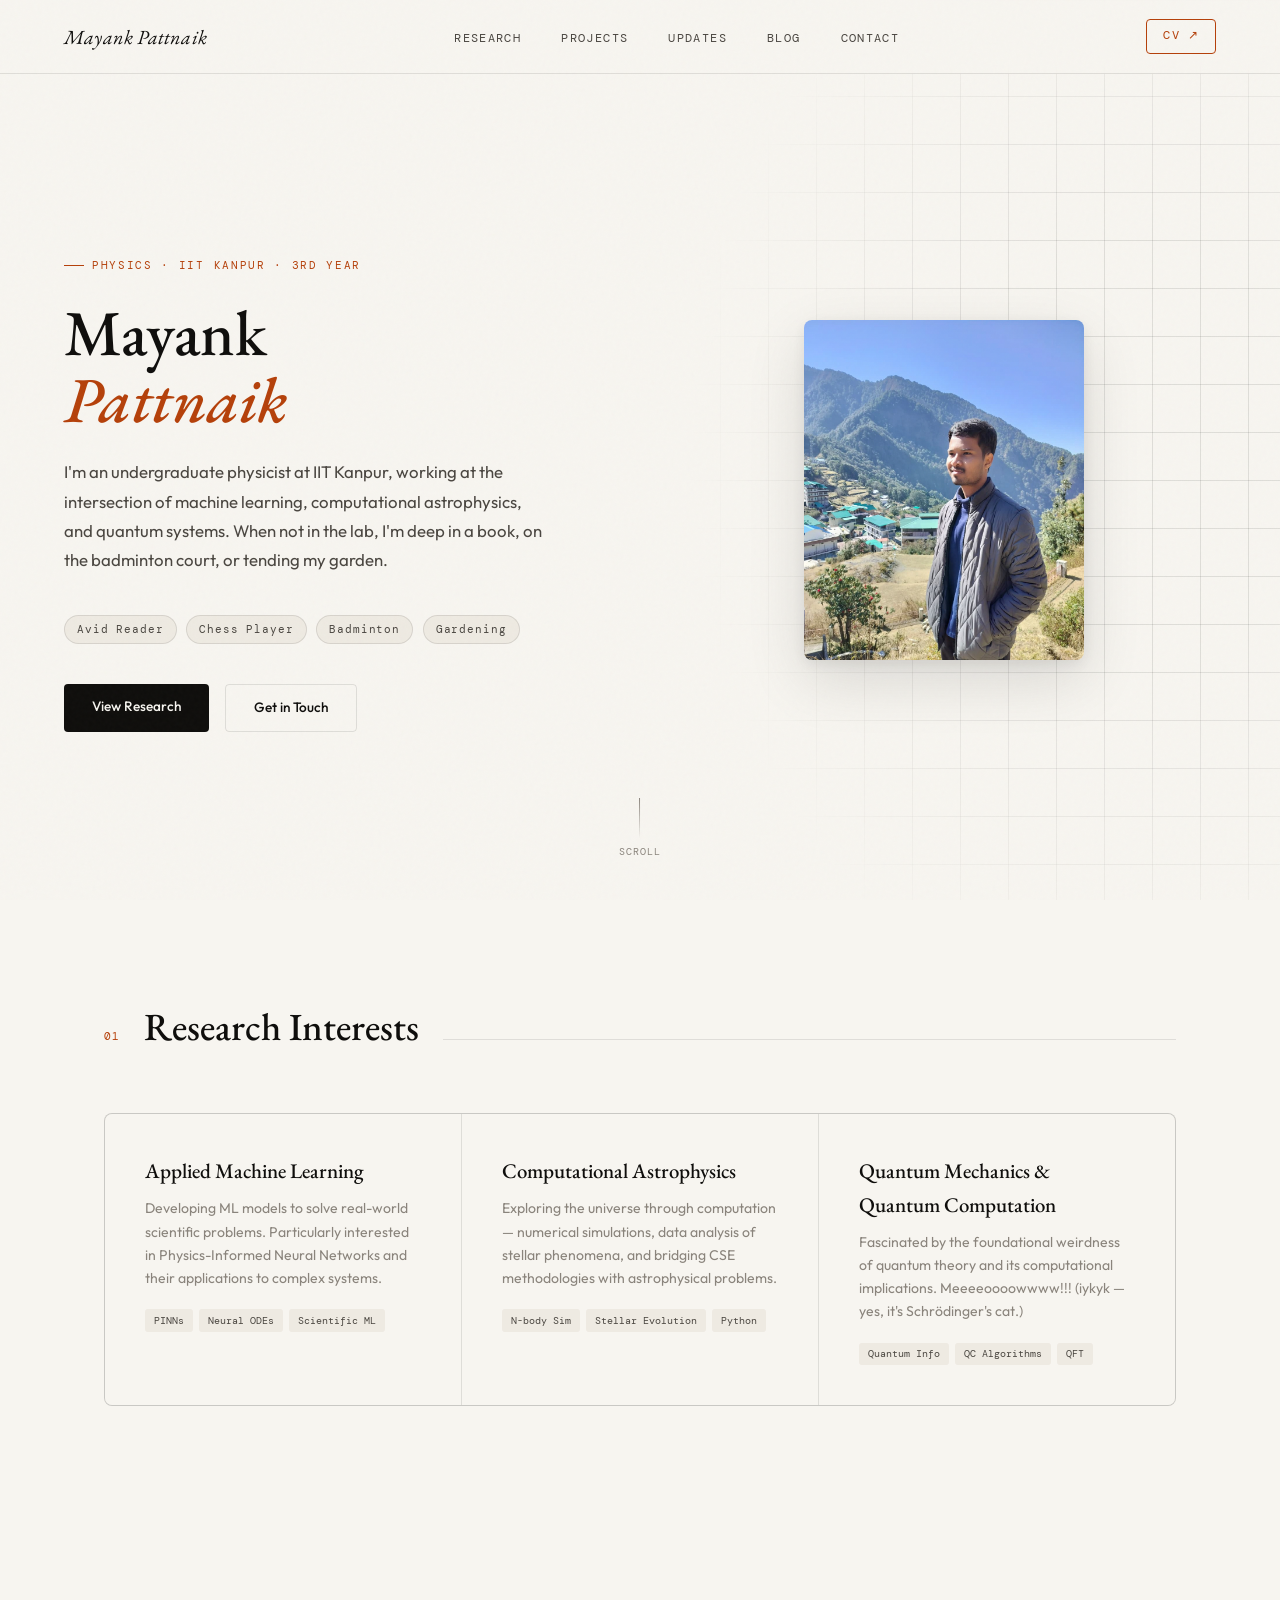
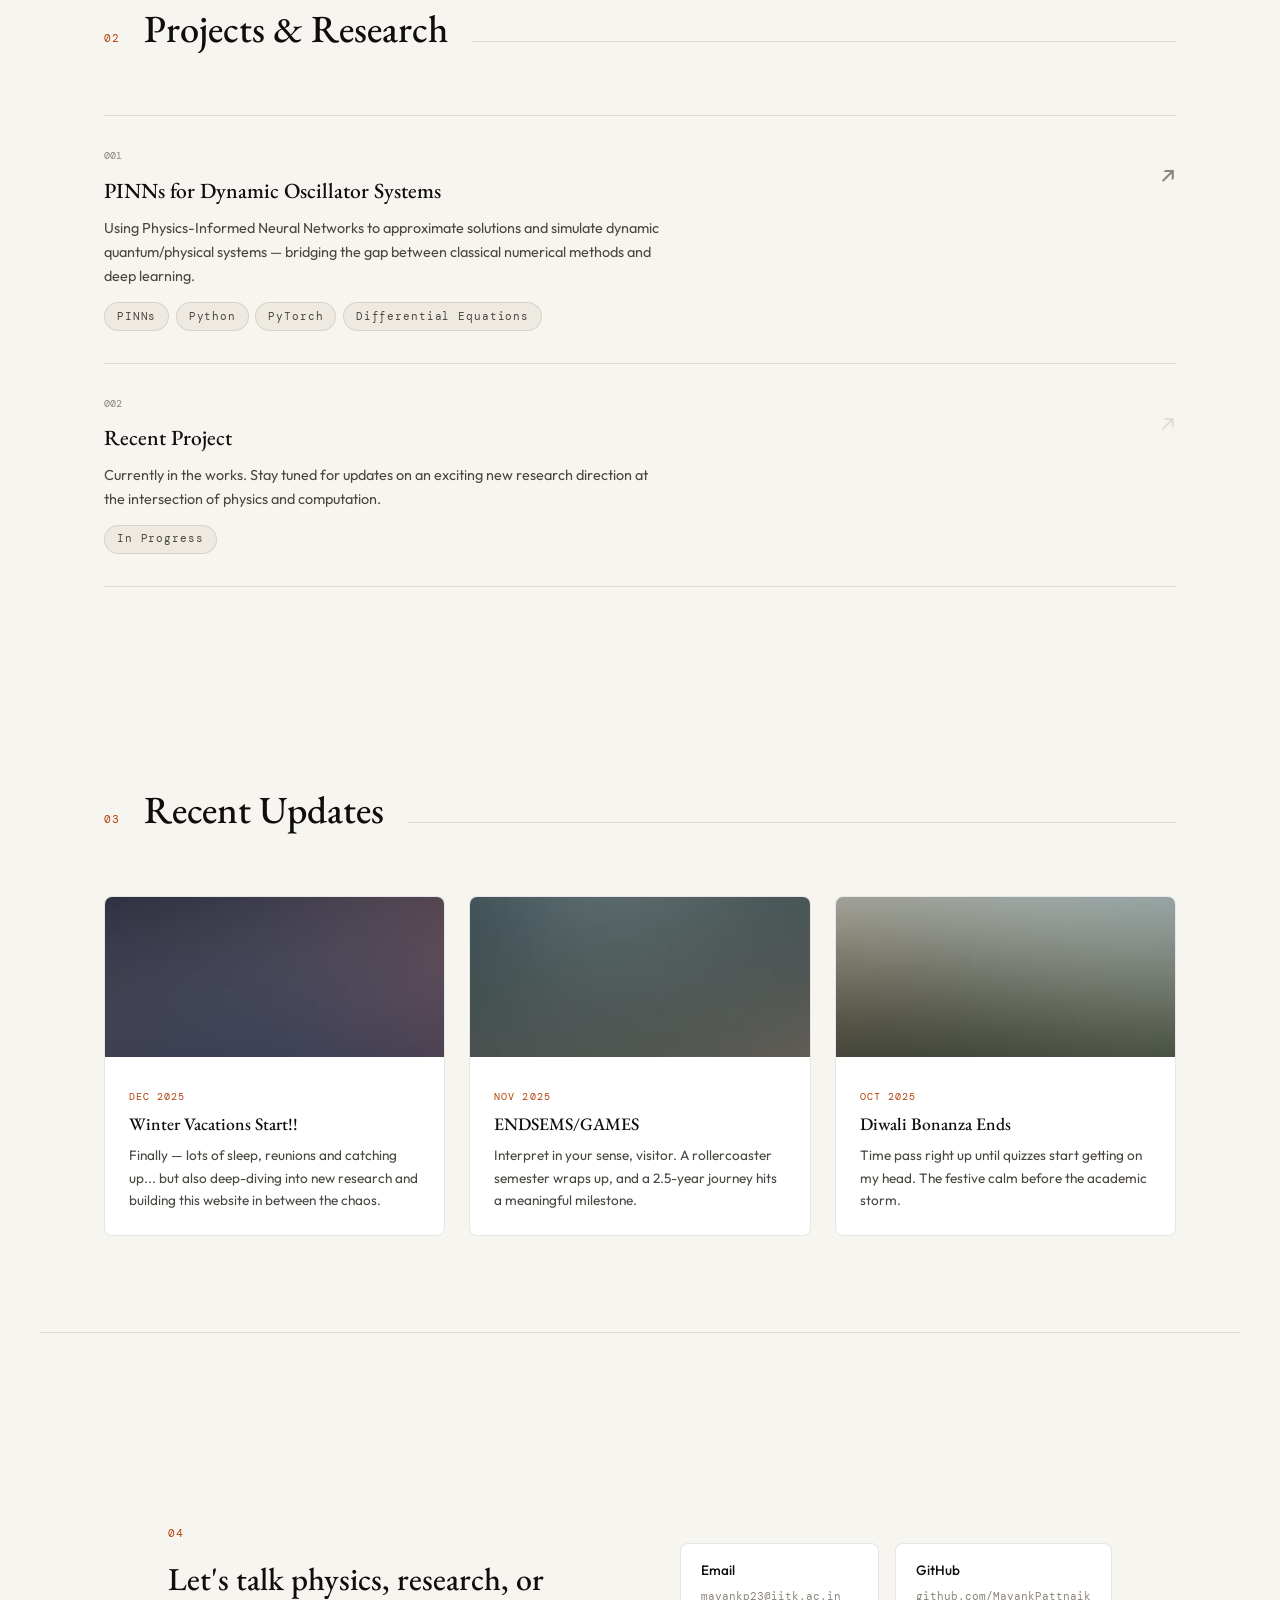
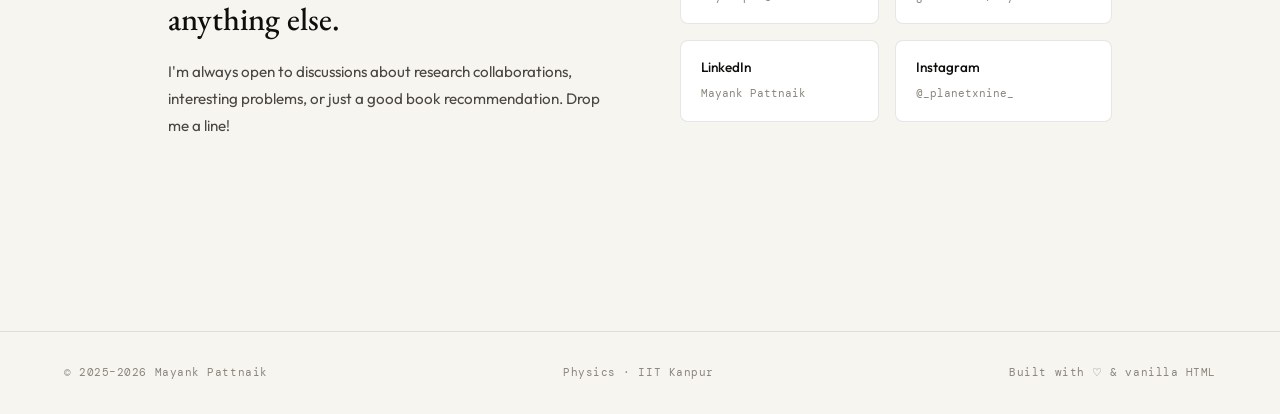
==== index.html @ 5b612be2 "Grid mode edited" ====
<!DOCTYPE html>
<html lang="en">
<head>
  <meta charset="UTF-8" />
  <meta name="viewport" content="width=device-width, initial-scale=1.0" />
  <title>Mayank Pattnaik</title>
  <link rel="preconnect" href="https://fonts.googleapis.com" />
  <link rel="preconnect" href="https://fonts.gstatic.com" crossorigin />
  <link href="https://fonts.googleapis.com/css2?family=EB+Garamond:ital,wght@0,400;0,500;0,600;1,400&family=DM+Mono:wght@300;400;500&family=Outfit:wght@300;400;500;600&display=swap" rel="stylesheet" />
  <style>
    /* ── Reset & Base ─────────────────────────────────────────────── */
    *, *::before, *::after { box-sizing: border-box; margin: 0; padding: 0; }
    :root {
      --ink:      #0f0e0c;
      --ink-soft: #4a4640;
      --ink-mute: #8a847c;
      --paper:    #f7f5f0;
      --paper-2:  #eeeae2;
      --accent:   #b5400a;
      --accent-2: #1a3a5c;
      --gold:     #c9a84c;
      --line:     rgba(15,14,12,0.1);
      --r: 4px;
      --sans: 'Outfit', sans-serif;
      --serif: 'EB Garamond', serif;
      --mono: 'DM Mono', monospace;
    }

    html { scroll-behavior: smooth; }

    body {
      font-family: var(--sans);
      background: var(--paper);
      color: var(--ink);
      line-height: 1.6;
      overflow-x: hidden;
    }

    ::selection { background: var(--accent); color: #fff; }

    /* ── Noise Texture Overlay ────────────────────────────────────── */
    body::before {
      content: '';
      position: fixed;
      inset: 0;
      background-image: url("data:image/svg+xml,%3Csvg viewBox='0 0 256 256' xmlns='http://www.w3.org/2000/svg'%3E%3Cfilter id='n'%3E%3CfeTurbulence type='fractalNoise' baseFrequency='0.9' numOctaves='4' stitchTiles='stitch'/%3E%3C/filter%3E%3Crect width='100%25' height='100%25' filter='url(%23n)' opacity='1'/%3E%3C/svg%3E");
      opacity: 0.025;
      pointer-events: none;
      z-index: 9999;
    }

    /* ── Navigation ───────────────────────────────────────────────── */
    nav {
      position: fixed;
      top: 0; left: 0; right: 0;
      z-index: 100;
      display: flex;
      align-items: center;
      justify-content: space-between;
      padding: 1.2rem 4rem;
      background: rgba(247,245,240,0.85);
      backdrop-filter: blur(12px);
      border-bottom: 1px solid var(--line);
      transition: padding 0.3s;
    }

    .nav-logo {
      font-family: var(--serif);
      font-size: 1.25rem;
      font-style: italic;
      color: var(--ink);
      text-decoration: none;
      letter-spacing: 0.01em;
    }

    .nav-links {
      display: flex;
      gap: 2.5rem;
      list-style: none;
    }

    .nav-links a {
      font-family: var(--mono);
      font-size: 0.72rem;
      font-weight: 400;
      letter-spacing: 0.12em;
      text-transform: uppercase;
      color: var(--ink-soft);
      text-decoration: none;
      position: relative;
      transition: color 0.2s;
    }

    .nav-links a::after {
      content: '';
      position: absolute;
      bottom: -3px; left: 0;
      width: 0; height: 1px;
      background: var(--accent);
      transition: width 0.3s ease;
    }

    .nav-links a:hover { color: var(--accent); }
    .nav-links a:hover::after { width: 100%; }

    .nav-cv {
      font-family: var(--mono);
      font-size: 0.72rem;
      letter-spacing: 0.1em;
      text-transform: uppercase;
      color: var(--accent);
      text-decoration: none;
      border: 1px solid var(--accent);
      padding: 0.45rem 1rem;
      border-radius: var(--r);
      transition: background 0.2s, color 0.2s;
    }
    .nav-cv:hover { background: var(--accent); color: #fff; }

    /* ── Hero ─────────────────────────────────────────────────────── */
    #hero {
      min-height: 100vh;
      display: grid;
      grid-template-columns: 1fr 1fr;
      align-items: center;
      padding: 7rem 4rem 4rem;
      gap: 4rem;
      position: relative;
      overflow: hidden;
    }

    /* Decorative grid */
    #hero::before {
      content: '';
      position: absolute;
      top: 0; right: 0;
      width: 55%;
      height: 100%;
      background:
        linear-gradient(var(--line) 1px, transparent 1px),
        linear-gradient(90deg, var(--line) 1px, transparent 1px);
      background-size: 48px 48px;
      mask-image: radial-gradient(ellipse 80% 80% at 80% 50%, black 30%, transparent 80%);
      pointer-events: none;
    }

    .hero-text { position: relative; }

    .hero-tag {
      display: inline-flex;
      align-items: center;
      gap: 0.5rem;
      font-family: var(--mono);
      font-size: 0.7rem;
      letter-spacing: 0.15em;
      text-transform: uppercase;
      color: var(--accent);
      margin-bottom: 1.5rem;
      opacity: 0;
      animation: fadeUp 0.7s 0.2s forwards;
    }

    .hero-tag::before {
      content: '';
      width: 20px; height: 1px;
      background: var(--accent);
    }

    h1 {
      font-family: var(--serif);
      font-size: clamp(3rem, 5vw, 5rem);
      font-weight: 500;
      line-height: 1.05;
      color: var(--ink);
      margin-bottom: 1.5rem;
      opacity: 0;
      animation: fadeUp 0.7s 0.35s forwards;
    }

    h1 em {
      font-style: italic;
      color: var(--accent);
    }

    .hero-bio {
      font-size: 1.05rem;
      color: var(--ink-soft);
      max-width: 480px;
      margin-bottom: 2.5rem;
      line-height: 1.75;
      opacity: 0;
      animation: fadeUp 0.7s 0.5s forwards;
    }

    .hero-chips {
      display: flex;
      flex-wrap: wrap;
      gap: 0.6rem;
      margin-bottom: 2.5rem;
      opacity: 0;
      animation: fadeUp 0.7s 0.65s forwards;
    }

    .chip {
      font-family: var(--mono);
      font-size: 0.68rem;
      letter-spacing: 0.08em;
      padding: 0.3rem 0.75rem;
      border: 1px solid var(--line);
      border-radius: 999px;
      color: var(--ink-soft);
      background: var(--paper-2);
    }

    .hero-actions {
      display: flex;
      gap: 1rem;
      opacity: 0;
      animation: fadeUp 0.7s 0.8s forwards;
    }

    .btn-primary {
      font-family: var(--sans);
      font-size: 0.85rem;
      font-weight: 500;
      padding: 0.75rem 1.75rem;
      background: var(--ink);
      color: var(--paper);
      border: none;
      border-radius: var(--r);
      text-decoration: none;
      transition: background 0.2s, transform 0.15s;
      cursor: pointer;
    }
    .btn-primary:hover { background: var(--accent); transform: translateY(-1px); }

    .btn-secondary {
      font-family: var(--sans);
      font-size: 0.85rem;
      font-weight: 500;
      padding: 0.75rem 1.75rem;
      background: transparent;
      color: var(--ink);
      border: 1px solid var(--line);
      border-radius: var(--r);
      text-decoration: none;
      transition: border-color 0.2s, transform 0.15s;
      cursor: pointer;
    }
    .btn-secondary:hover { border-color: var(--ink); transform: translateY(-1px); }

    /* Hero image / card */
    .hero-card {
      position: relative;
      display: flex;
      flex-direction: column;
      align-items: center;
      opacity: 0;
      animation: fadeIn 1s 0.4s forwards;
    }

    .hero-img-wrap {
      width: 280px;
      height: 340px;
      border-radius: 8px;
      overflow: hidden;
      position: relative;
      box-shadow: 0 20px 60px rgba(0,0,0,0.12), 0 4px 16px rgba(0,0,0,0.08);
    }

    .hero-img-wrap img {
      width: 100%; height: 100%;
      object-fit: cover;
      object-position: top;
      display: block;
      transition: transform 0.5s ease;
    }
    .hero-img-wrap:hover img { transform: scale(1.03); }

    /* Floating stat cards */
    .stat-card {
      position: absolute;
      background: #fff;
      border: 1px solid var(--line);
      border-radius: 8px;
      padding: 0.8rem 1.1rem;
      box-shadow: 0 8px 24px rgba(0,0,0,0.08);
      display: flex;
      align-items: center;
      gap: 0.6rem;
    }

    .stat-card.left {
      left: -70px;
      top: 40%;
      animation: float 3s ease-in-out infinite;
    }

    .stat-card.right {
      right: -55px;
      bottom: 20%;
      animation: float 3s ease-in-out 1.5s infinite;
    }

    .stat-icon { font-size: 1.3rem; }

    .stat-text strong {
      display: block;
      font-size: 0.85rem;
      font-weight: 600;
      color: var(--ink);
    }

    .stat-text span {
      font-family: var(--mono);
      font-size: 0.62rem;
      color: var(--ink-mute);
      letter-spacing: 0.06em;
    }

    /* scroll indicator */
    .scroll-hint {
      position: absolute;
      bottom: 2.5rem;
      left: 50%;
      transform: translateX(-50%);
      display: flex;
      flex-direction: column;
      align-items: center;
      gap: 0.4rem;
      font-family: var(--mono);
      font-size: 0.62rem;
      letter-spacing: 0.1em;
      text-transform: uppercase;
      color: var(--ink-mute);
      opacity: 0;
      animation: fadeIn 1s 1.2s forwards;
    }

    .scroll-line {
      width: 1px;
      height: 40px;
      background: linear-gradient(to bottom, var(--ink-mute), transparent);
      animation: scrollPulse 1.8s ease-in-out infinite;
    }

    /* ── Section Shared ──────────────────────────────────────────── */
    section {
      padding: 6rem 4rem;
      max-width: 1200px;
      margin: 0 auto;
    }

    .section-header {
      display: flex;
      align-items: baseline;
      gap: 1.5rem;
      margin-bottom: 3.5rem;
    }

    .section-num {
      font-family: var(--mono);
      font-size: 0.7rem;
      color: var(--accent);
      letter-spacing: 0.1em;
    }

    .section-title {
      font-family: var(--serif);
      font-size: clamp(1.8rem, 3vw, 2.6rem);
      font-weight: 500;
      color: var(--ink);
    }

    .section-line {
      flex: 1;
      height: 1px;
      background: var(--line);
    }

    /* ── Research Interests ───────────────────────────────────────── */
    #research {
      background: var(--paper);
      max-width: 100%;
      padding: 6rem 0;
    }

    #research .inner {
      max-width: 1200px;
      margin: 0 auto;
      padding: 0 4rem;
    }

    .research-grid {
      display: grid;
      grid-template-columns: repeat(3, 1fr);
      gap: 1.5px;
      background: var(--line);
      border: 1px solid var(--line);
      border-radius: 8px;
      overflow: hidden;
    }

    .research-card {
      background: var(--paper);
      padding: 2.5rem;
      position: relative;
      overflow: hidden;
      transition: background 0.3s;
      cursor: default;
    }

    .research-card::before {
      content: '';
      position: absolute;
      top: 0; left: 0;
      width: 100%; height: 3px;
      background: var(--accent);
      transform: scaleX(0);
      transform-origin: left;
      transition: transform 0.4s ease;
    }

    .research-card:hover { background: #fff; }
    .research-card:hover::before { transform: scaleX(1); }

    .rc-icon {
      font-size: 2rem;
      margin-bottom: 1rem;
      display: block;
    }

    .rc-title {
      font-family: var(--serif);
      font-size: 1.3rem;
      font-weight: 500;
      color: var(--ink);
      margin-bottom: 0.6rem;
    }

    .rc-desc {
      font-size: 0.88rem;
      color: var(--ink-mute);
      line-height: 1.65;
    }

    .rc-tags {
      display: flex;
      flex-wrap: wrap;
      gap: 0.4rem;
      margin-top: 1.2rem;
    }

    .rc-tag {
      font-family: var(--mono);
      font-size: 0.62rem;
      padding: 0.2rem 0.55rem;
      background: var(--paper-2);
      border-radius: 3px;
      color: var(--ink-soft);
    }

    /* ── Projects ─────────────────────────────────────────────────── */
    .project-item {
      display: grid;
      grid-template-columns: 1fr auto;
      align-items: start;
      gap: 2rem;
      padding: 2rem 0;
      border-bottom: 1px solid var(--line);
      transition: padding-left 0.3s;
      text-decoration: none;
      color: inherit;
    }

    .project-item:first-of-type { border-top: 1px solid var(--line); }
    .project-item:hover { padding-left: 0.75rem; }

    .proj-num {
      font-family: var(--mono);
      font-size: 0.65rem;
      color: var(--ink-mute);
      margin-bottom: 0.5rem;
    }

    .proj-title {
      font-family: var(--serif);
      font-size: 1.35rem;
      font-weight: 500;
      color: var(--ink);
      margin-bottom: 0.5rem;
      transition: color 0.2s;
    }

    .project-item:hover .proj-title { color: var(--accent); }

    .proj-desc {
      font-size: 0.9rem;
      color: var(--ink-soft);
      max-width: 560px;
      line-height: 1.7;
    }

    .proj-tech {
      display: flex;
      flex-wrap: wrap;
      gap: 0.4rem;
      margin-top: 0.8rem;
    }

    .proj-arrow {
      font-size: 1.5rem;
      color: var(--ink-mute);
      transition: transform 0.3s, color 0.2s;
      margin-top: 0.5rem;
    }

    .project-item:hover .proj-arrow {
      transform: translate(4px, -4px);
      color: var(--accent);
    }

    /* ── Updates / Timeline ────────────────────────────────────────── */
    .updates-grid {
      display: grid;
      grid-template-columns: 1fr 1fr 1fr;
      gap: 1.5rem;
    }

    .update-card {
      background: #fff;
      border: 1px solid var(--line);
      border-radius: 8px;
      overflow: hidden;
      transition: transform 0.3s, box-shadow 0.3s;
    }

    .update-card:hover {
      transform: translateY(-6px);
      box-shadow: 0 16px 40px rgba(0,0,0,0.1);
    }

    .update-img {
      width: 100%;
      height: 160px;
      object-fit: cover;
    }

    .update-body { padding: 1.5rem; }

    .update-date {
      font-family: var(--mono);
      font-size: 0.65rem;
      letter-spacing: 0.1em;
      text-transform: uppercase;
      color: var(--accent);
      margin-bottom: 0.5rem;
    }

    .update-title {
      font-family: var(--serif);
      font-size: 1.1rem;
      font-weight: 500;
      color: var(--ink);
      margin-bottom: 0.5rem;
      line-height: 1.3;
    }

    .update-text {
      font-size: 0.85rem;
      color: var(--ink-soft);
      line-height: 1.65;
    }

    /* ── Highlight Banner ─────────────────────────────────────────── */
    #highlight {
      max-width: 100%;
      padding: 0;
      background: var(--accent-2);
    }

    .highlight-inner {
      max-width: 1200px;
      margin: 0 auto;
      padding: 4rem;
      display: grid;
      grid-template-columns: 1fr auto;
      align-items: center;
      gap: 2rem;
    }

    .hl-label {
      font-family: var(--mono);
      font-size: 0.65rem;
      letter-spacing: 0.15em;
      text-transform: uppercase;
      color: rgba(255,255,255,0.5);
      margin-bottom: 0.75rem;
    }

    .hl-title {
      font-family: var(--serif);
      font-size: 2rem;
      font-weight: 500;
      color: #fff;
      margin-bottom: 0.75rem;
    }

    .hl-desc {
      font-size: 0.95rem;
      color: rgba(255,255,255,0.7);
      max-width: 520px;
      line-height: 1.7;
    }

    .hl-badge {
      background: var(--gold);
      color: var(--ink);
      font-family: var(--serif);
      font-size: 1rem;
      font-weight: 600;
      padding: 1rem 1.5rem;
      border-radius: 8px;
      text-align: center;
      white-space: nowrap;
    }

    .hl-badge small {
      display: block;
      font-family: var(--mono);
      font-size: 0.6rem;
      font-weight: 400;
      letter-spacing: 0.1em;
      text-transform: uppercase;
      margin-bottom: 0.2rem;
      color: rgba(15,14,12,0.6);
    }

    /* ── Contact ──────────────────────────────────────────────────── */
    #contact {
      display: grid;
      /* grid-template-columns: 1fr 1fr; */
      gap: 5rem;
      align-items: start;
      max-width: 1200px;
      margin: 0 auto;
      padding: 6rem 4rem;
    }

    .contact-intro {
      font-family: var(--serif);
      font-size: 2rem;
      font-weight: 500;
      line-height: 1.25;
      color: var(--ink);
      margin-bottom: 1.25rem;
    }

    .contact-sub {
      font-size: 0.95rem;
      color: var(--ink-soft);
      line-height: 1.75;
    }

    .contact-links {
      display: grid;
      grid-template-columns: 1fr 1fr;
      gap: 1rem;
      margin-top: 1rem;
    }

    .contact-link {
      display: flex;
      align-items: center;
      gap: 1rem;
      padding: 1rem 1.25rem;
      border: 1px solid var(--line);
      border-radius: 8px;
      text-decoration: none;
      color: var(--ink);
      transition: border-color 0.2s, transform 0.2s, box-shadow 0.2s;
      background: #fff;
    }

    .contact-link:hover {
      border-color: var(--accent);
      transform: translateX(6px);
      box-shadow: 0 4px 16px rgba(0,0,0,0.06);
    }

    .cl-icon {
      width: 36px; height: 36px;
      display: flex; align-items: center; justify-content: center;
      background: var(--paper-2);
      border-radius: 6px;
      font-size: 1rem;
      flex-shrink: 0;
    }

    .cl-text strong {
      display: block;
      font-size: 0.85rem;
      font-weight: 500;
      color: var(--ink);
    }

    .cl-text span {
      font-family: var(--mono);
      font-size: 0.7rem;
      color: var(--ink-mute);
    }

    /* ── Footer ───────────────────────────────────────────────────── */
    footer {
      border-top: 1px solid var(--line);
      padding: 2rem 4rem;
      display: flex;
      align-items: center;
      justify-content: space-between;
      font-family: var(--mono);
      font-size: 0.68rem;
      color: var(--ink-mute);
      letter-spacing: 0.05em;
    }

    /* ── Animations ───────────────────────────────────────────────── */
    @keyframes fadeUp {
      from { opacity: 0; transform: translateY(20px); }
      to   { opacity: 1; transform: translateY(0); }
    }

    @keyframes fadeIn {
      from { opacity: 0; }
      to   { opacity: 1; }
    }

    @keyframes float {
      0%, 100% { transform: translateY(0); }
      50%       { transform: translateY(-8px); }
    }

    @keyframes scrollPulse {
      0%, 100% { opacity: 1; transform: scaleY(1); }
      50%       { opacity: 0.3; transform: scaleY(0.6); }
    }

    /* Intersection observer fade-in */
    .reveal {
      opacity: 0;
      transform: translateY(28px);
      transition: opacity 0.7s ease, transform 0.7s ease;
    }
    .reveal.visible {
      opacity: 1;
      transform: translateY(0);
    }

    /* ── Responsive ───────────────────────────────────────────────── */
    @media (max-width: 900px) {
      nav { padding: 1rem 1.5rem; }
      .nav-links { display: none; }
      #hero {
        grid-template-columns: 1fr;
        padding: 6rem 1.5rem 3rem;
        text-align: center;
      }
      .hero-bio { margin: 0 auto 2rem; }
      .hero-chips, .hero-actions { justify-content: center; }
      .hero-card { margin: 2rem auto 0; }
      .stat-card.left { left: -10px; }
      .stat-card.right { right: -10px; }
      section { padding: 4rem 1.5rem; }
      .research-grid { grid-template-columns: 1fr; }
      .updates-grid { grid-template-columns: 1fr; }
      #contact { grid-template-columns: 1fr; gap: 2rem; padding: 4rem 1.5rem; }
      .highlight-inner { grid-template-columns: 1fr; padding: 2.5rem 1.5rem; }
      footer { padding: 1.5rem; flex-direction: column; gap: 0.5rem; text-align: center; }
    }
  </style>
</head>
<body>

  <!-- ── Navigation ──────────────────────────────────────────────── -->
  <nav>
    <a href="#hero" class="nav-logo">Mayank Pattnaik</a>
    <ul class="nav-links">
      <li><a href="#research">Research</a></li>
      <li><a href="#projects">Projects</a></li>
      <li><a href="#updates">Updates</a></li>
      <li><a href="blog.html">Blog</a></li>
      <li><a href="#contact">Contact</a></li>
    </ul>
    <a href="https://drive.google.com/file/d/1lxhaxNELq7_NFgHO3gSdHbSl__xbtHhi/view?usp=sharing" target="_blank" class="nav-cv">CV ↗</a>
  </nav>

  <!-- ── Hero ────────────────────────────────────────────────────── -->
  <section id="hero" style="max-width:100%;padding-top:7rem;padding-bottom:2rem;">
    <div class="hero-text">
      <div class="hero-tag">Physics · IIT Kanpur · 3rd Year</div>
      <h1>Mayank<br /><em>Pattnaik</em></h1>
      <p class="hero-bio">
        I'm an undergraduate physicist at IIT Kanpur, working at the intersection of
        machine learning, computational astrophysics, and quantum systems. When not in the lab,
        I'm deep in a book, on the badminton court, or tending my garden.
      </p>
      <div class="hero-chips">
        <span class="chip">Avid Reader</span>
        <span class="chip">Chess Player</span>
        <span class="chip">Badminton</span>
        <span class="chip">Gardening</span>
      </div>
      <div class="hero-actions">
        <a href="#projects" class="btn-primary">View Research</a>
        <a href="#contact" class="btn-secondary">Get in Touch</a>
      </div>
    </div>

    <div class="hero-card">
      <div class="hero-img-wrap">
        <img src="images/pic01a.jpg" alt="Mayank Pattnaik" />
      </div>
    </div>

    <div class="scroll-hint">
      <div class="scroll-line"></div>
      Scroll
    </div>
  </section>

  <!-- ── Research Interests ───────────────────────────────────────── -->
  <div id="research" style="padding:6rem 0;background:var(--paper);">
    <div class="inner" style="max-width:1200px;margin:0 auto;padding:0 4rem;">
      <div class="section-header reveal">
        <span class="section-num">01</span>
        <h2 class="section-title">Research Interests</h2>
        <div class="section-line"></div>
      </div>
      <div class="research-grid reveal">
        <div class="research-card">
          <!-- <span class="rc-icon">🤖</span> -->
          <div class="rc-title">Applied Machine Learning</div>
          <p class="rc-desc">Developing ML models to solve real-world scientific problems. Particularly interested in Physics-Informed Neural Networks and their applications to complex systems.</p>
          <div class="rc-tags">
            <span class="rc-tag">PINNs</span>
            <span class="rc-tag">Neural ODEs</span>
            <span class="rc-tag">Scientific ML</span>
          </div>
        </div>
        <div class="research-card">
          <!-- <span class="rc-icon">🌌</span> -->
          <div class="rc-title">Computational Astrophysics</div>
          <p class="rc-desc">Exploring the universe through computation — numerical simulations, data analysis of stellar phenomena, and bridging CSE methodologies with astrophysical problems.</p>
          <div class="rc-tags">
            <span class="rc-tag">N-body Sim</span>
            <span class="rc-tag">Stellar Evolution</span>
            <span class="rc-tag">Python</span>
          </div>
        </div>
        <div class="research-card">
          <!-- <span class="rc-icon">🐈</span> -->
          <div class="rc-title">Quantum Mechanics & Quantum Computation</div>
          <p class="rc-desc">Fascinated by the foundational weirdness of quantum theory and its computational implications. Meeeeoooowwww!!! (iykyk — yes, it's Schrödinger's cat.)</p>
          <div class="rc-tags">
            <span class="rc-tag">Quantum Info</span>
            <span class="rc-tag">QC Algorithms</span>
            <span class="rc-tag">QFT</span>
          </div>
        </div>
      </div>
    </div>
  </div>

  <!-- ── Projects ─────────────────────────────────────────────────── -->
  <section id="projects" style="max-width:1200px;margin:0 auto;">
    <div class="section-header reveal">
      <span class="section-num">02</span>
      <h2 class="section-title">Projects & Research</h2>
      <div class="section-line"></div>
    </div>

    <a href="https://github.com/MayankPattnaik/Application_of_PINNs_to_dynamic_oscillator_systems" target="_blank" class="project-item reveal">
      <div>
        <div class="proj-num">001</div>
        <div class="proj-title">PINNs for Dynamic Oscillator Systems</div>
        <p class="proj-desc">Using Physics-Informed Neural Networks to approximate solutions and simulate dynamic quantum/physical systems — bridging the gap between classical numerical methods and deep learning.</p>
        <div class="proj-tech">
          <span class="chip">PINNs</span>
          <span class="chip">Python</span>
          <span class="chip">PyTorch</span>
          <span class="chip">Differential Equations</span>
        </div>
      </div>
      <div class="proj-arrow">↗</div>
    </a>

    <div class="project-item reveal" style="cursor:default;">
      <div>
        <div class="proj-num">002</div>
        <div class="proj-title">Recent Project</div>
        <p class="proj-desc">Currently in the works. Stay tuned for updates on an exciting new research direction at the intersection of physics and computation.</p>
        <div class="proj-tech">
          <span class="chip">In Progress</span>
        </div>
      </div>
      <div class="proj-arrow" style="color:var(--line);">↗</div>
    </div>
  </section>

<!-- ── Updates ──────────────────────────────────────────────────── -->
  <section id="updates" style="max-width:1200px;margin:0 auto;">
    <div class="section-header reveal">
      <span class="section-num">03</span>
      <h2 class="section-title">Recent Updates</h2>
      <div class="section-line"></div>
    </div>
    <div class="updates-grid">
      <div class="update-card reveal">
        <img src="images/pic04.jpg" alt="Winter Vacations" class="update-img" />
        <div class="update-body">
          <div class="update-date">Dec 2025</div>
          <div class="update-title">Winter Vacations Start!!</div>
          <p class="update-text">Finally — lots of sleep, reunions and catching up... but also deep-diving into new research and building this website in between the chaos.</p>
        </div>
      </div>
      <div class="update-card reveal">
        <img src="images/pic05.jpg" alt="Endsems" class="update-img" />
        <div class="update-body">
          <div class="update-date">Nov 2025</div>
          <div class="update-title">ENDSEMS/GAMES</div>
          <p class="update-text">Interpret in your sense, visitor. A rollercoaster semester wraps up, and a 2.5-year journey hits a meaningful milestone.</p>
        </div>
      </div>
      <div class="update-card reveal">
        <img src="images/pic06.jpg" alt="Diwali" class="update-img" />
        <div class="update-body">
          <div class="update-date">Oct 2025</div>
          <div class="update-title">Diwali Bonanza Ends</div>
          <p class="update-text">Time pass right up until quizzes start getting on my head. The festive calm before the academic storm.</p>
        </div>
      </div>
    </div>
  </section>

  <!-- ── Contact ──────────────────────────────────────────────────── -->
  <div id="contact" style="border-top:1px solid var(--line);">
    <div style="max-width:1200px;margin:0 auto;padding:6rem 4rem;display:grid;grid-template-columns:1fr 1fr;gap:5rem;align-items:center;">
      <div class="reveal">
        <div class="section-num" style="margin-bottom:1rem;">04</div>
        <p class="contact-intro">Let's talk physics, research, or anything else.</p>
        <p class="contact-sub">I'm always open to discussions about research collaborations, interesting problems, or just a good book recommendation. Drop me a line!</p>
      </div>
      <div class="reveal" style="display:grid;grid-template-columns:1fr 1fr;gap:1rem;">
        <a href="mailto:mayankp23@iitk.ac.in" class="contact-link">
          <!-- <div class="cl-icon">✉️</div> -->
          <div class="cl-text">
            <strong>Email</strong>
            <span>mayankp23@iitk.ac.in</span>
          </div>
        </a>
        <a href="https://github.com/MayankPattnaik" target="_blank" class="contact-link">
          <!-- <div class="cl-icon">🐙</div> -->
          <div class="cl-text">
            <strong>GitHub</strong>
            <span>github.com/MayankPattnaik</span>
          </div>
        </a>
        <a href="https://www.linkedin.com/in/mayank-pattnaik-92b987280/" target="_blank" class="contact-link">
          <!-- <div class="cl-icon">💼</div> -->
          <div class="cl-text">
            <strong>LinkedIn</strong>
            <span>Mayank Pattnaik</span>
          </div>
        </a>
        <a href="https://www.instagram.com/_planetxnine_/" target="_blank" class="contact-link">
          <!-- <div class="cl-icon">📸</div> -->
          <div class="cl-text">
            <strong>Instagram</strong>
            <span>@_planetxnine_</span>
          </div>
        </a>
      </div>
    </div>
  </div>

  <!-- ── Footer ──────────────────────────────────────────────────── -->
  <footer>
    <span>© 2025–2026 Mayank Pattnaik</span>
    <span>Physics · IIT Kanpur</span>
    <span>Built with ♡ & vanilla HTML</span>
  </footer>

  <!-- ── JS: Scroll Reveal ─────────────────────────────────────────── -->
  <script>
    const observer = new IntersectionObserver((entries) => {
      entries.forEach((entry, i) => {
        if (entry.isIntersecting) {
          entry.target.style.transitionDelay = (i % 3) * 0.12 + 's';
          entry.target.classList.add('visible');
          observer.unobserve(entry.target);
        }
      });
    }, { threshold: 0.12 });

    document.querySelectorAll('.reveal').forEach(el => observer.observe(el));

    // Nav shrink on scroll
    const nav = document.querySelector('nav');
    window.addEventListener('scroll', () => {
      nav.style.padding = window.scrollY > 60 ? '0.7rem 4rem' : '1.2rem 4rem';
    });
  </script>
</body>
</html>
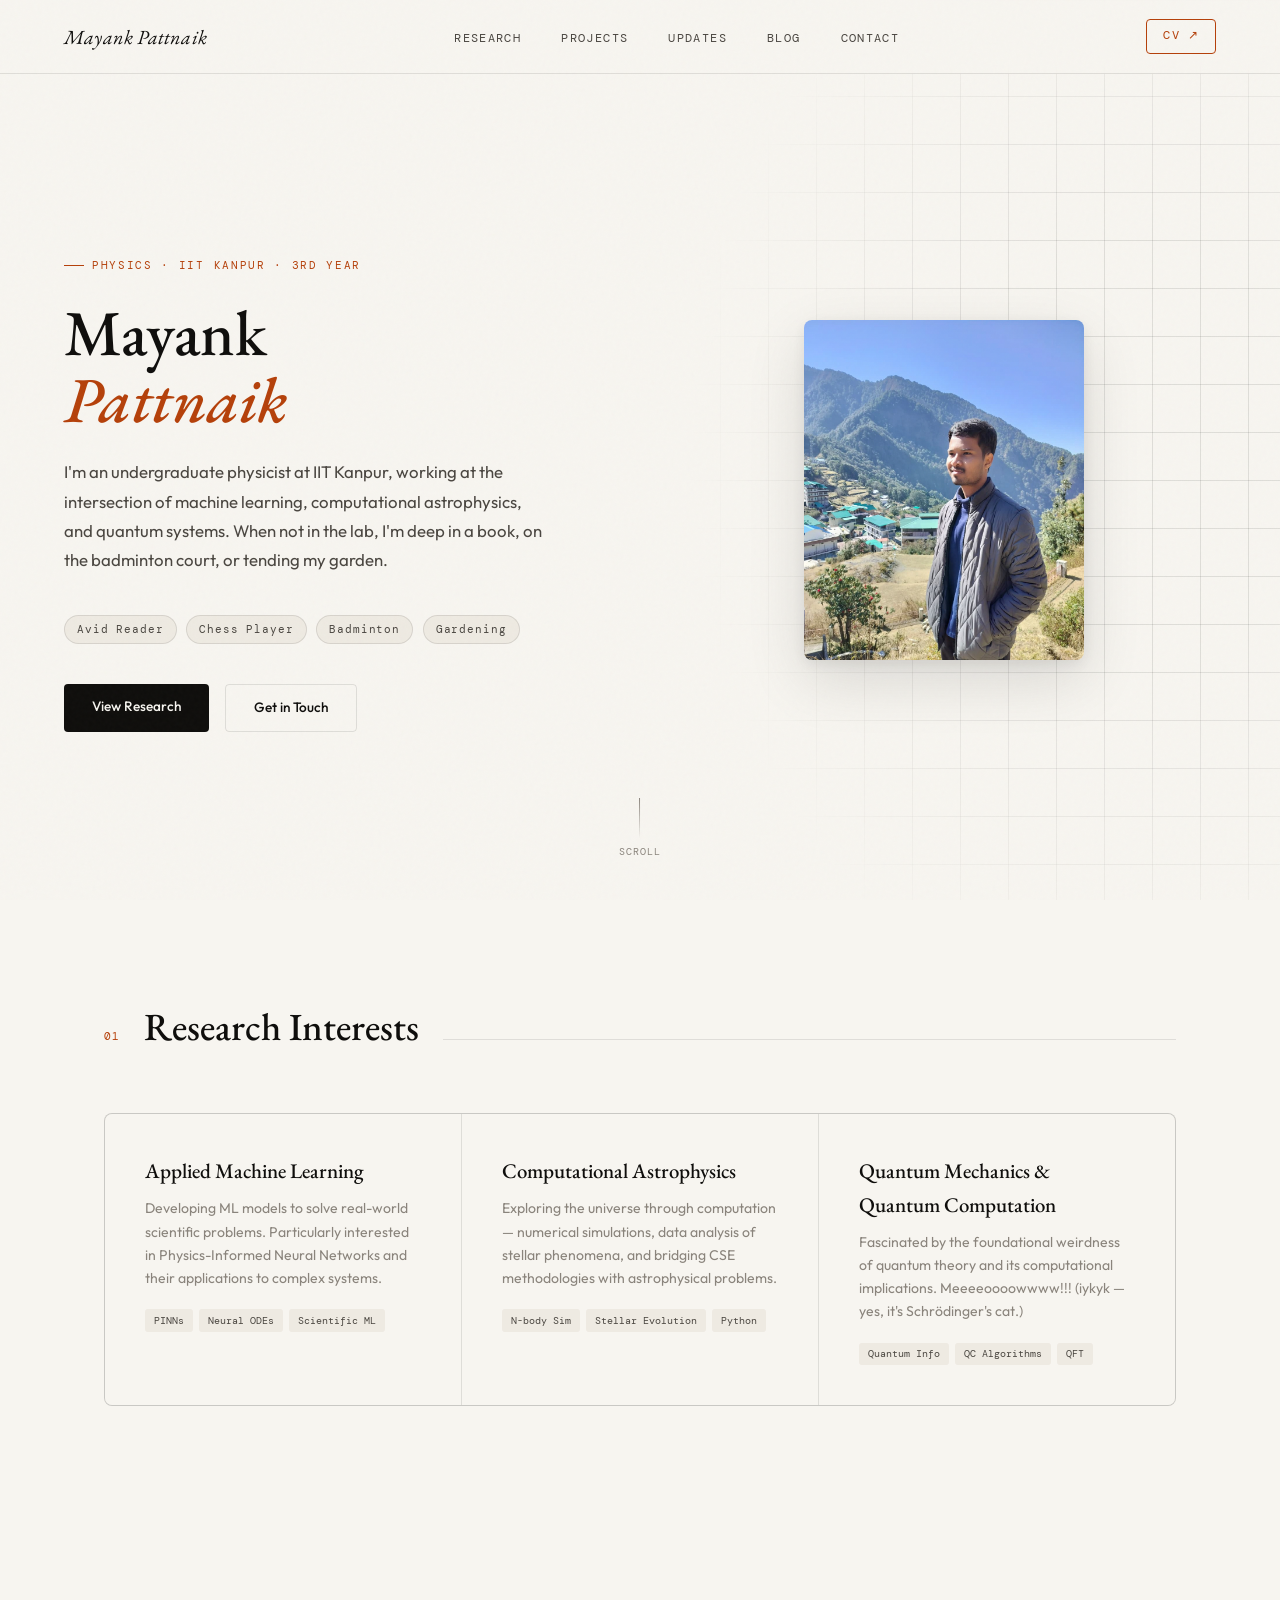
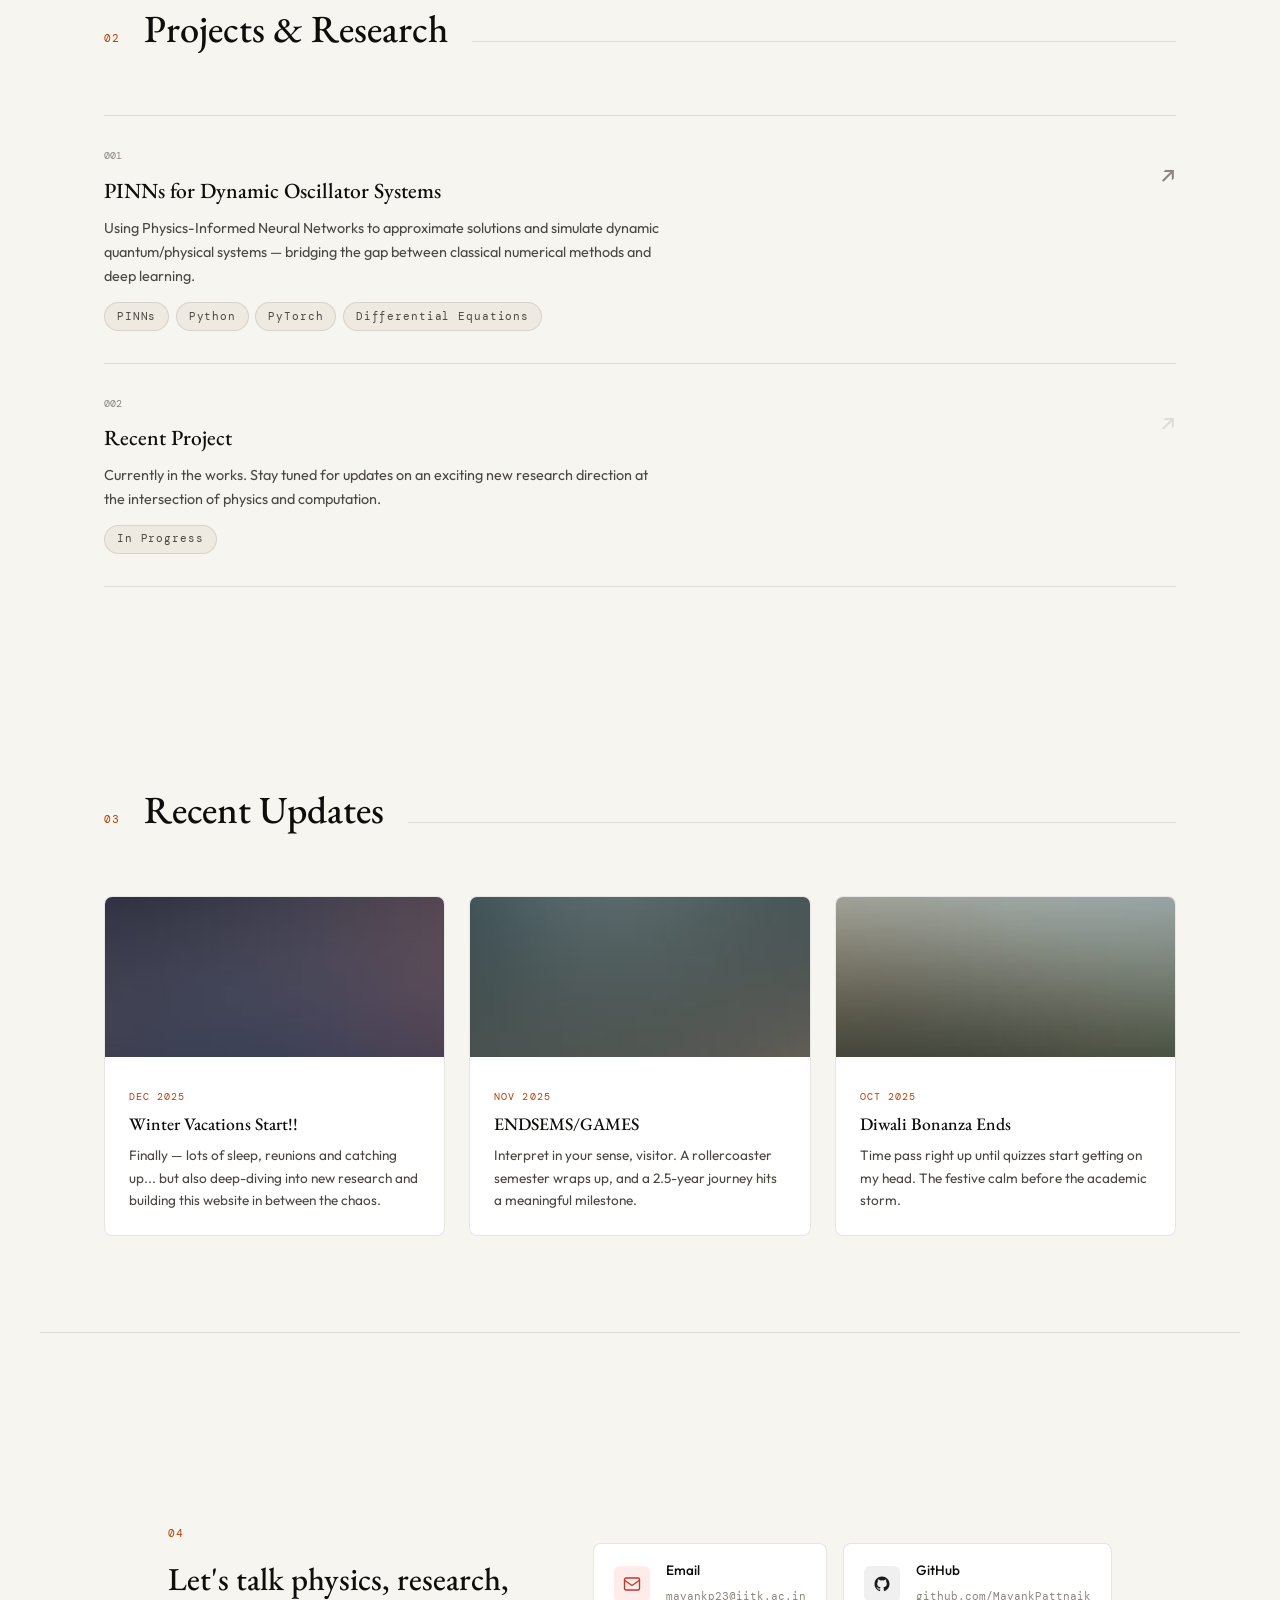
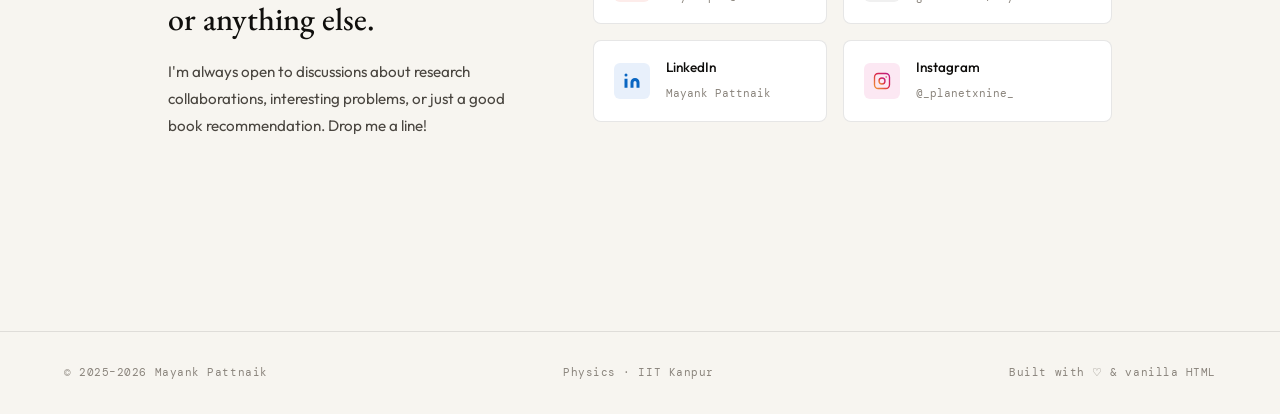
==== commit c33e670b: "Icons fixed" ====
--- a/index.html
+++ b/index.html
@@ -951,28 +951,58 @@
       </div>
       <div class="reveal" style="display:grid;grid-template-columns:1fr 1fr;gap:1rem;">
         <a href="mailto:mayankp23@iitk.ac.in" class="contact-link">
-          <!-- <div class="cl-icon">✉️</div> -->
+          <div class="cl-icon" style="background:#fdecea;">
+            <svg width="18" height="18" viewBox="0 0 24 24" fill="none" xmlns="http://www.w3.org/2000/svg">
+              <rect x="2" y="4" width="20" height="16" rx="2" stroke="#c0392b" stroke-width="1.8"/>
+              <path d="M2 7l10 7 10-7" stroke="#c0392b" stroke-width="1.8" stroke-linecap="round"/>
+            </svg>
+          </div>
           <div class="cl-text">
             <strong>Email</strong>
             <span>mayankp23@iitk.ac.in</span>
           </div>
         </a>
         <a href="https://github.com/MayankPattnaik" target="_blank" class="contact-link">
-          <!-- <div class="cl-icon">🐙</div> -->
+          <div class="cl-icon" style="background:#f0f0f0;">
+            <svg width="18" height="18" viewBox="0 0 24 24" fill="#1a1a1a" xmlns="http://www.w3.org/2000/svg">
+              <path d="M12 2C6.477 2 2 6.477 2 12c0 4.418 2.865 8.166 6.839 9.489.5.092.682-.217.682-.482 0-.237-.009-.868-.013-1.703-2.782.604-3.369-1.34-3.369-1.34-.454-1.156-1.11-1.463-1.11-1.463-.908-.62.069-.608.069-.608 1.003.07 1.531 1.03 1.531 1.03.892 1.529 2.341 1.087 2.91.832.092-.647.35-1.088.636-1.338-2.22-.253-4.555-1.11-4.555-4.943 0-1.091.39-1.984 1.029-2.683-.103-.253-.446-1.27.098-2.647 0 0 .84-.269 2.75 1.025A9.578 9.578 0 0 1 12 6.836a9.59 9.59 0 0 1 2.504.337c1.909-1.294 2.747-1.025 2.747-1.025.546 1.377.203 2.394.1 2.647.64.699 1.028 1.592 1.028 2.683 0 3.842-2.339 4.687-4.566 4.935.359.309.678.919.678 1.852 0 1.336-.012 2.415-.012 2.743 0 .267.18.578.688.48C19.138 20.163 22 16.418 22 12c0-5.523-4.477-10-10-10z"/>
+            </svg>
+          </div>
           <div class="cl-text">
             <strong>GitHub</strong>
             <span>github.com/MayankPattnaik</span>
           </div>
         </a>
         <a href="https://www.linkedin.com/in/mayank-pattnaik-92b987280/" target="_blank" class="contact-link">
-          <!-- <div class="cl-icon">💼</div> -->
+          <div class="cl-icon" style="background:#e8f0fb;">
+            <svg width="18" height="18" viewBox="0 0 24 24" fill="#0a66c2" xmlns="http://www.w3.org/2000/svg">
+              <path d="M16 8a6 6 0 0 1 6 6v7h-4v-7a2 2 0 0 0-2-2 2 2 0 0 0-2 2v7h-4v-7a6 6 0 0 1 6-6z"/>
+              <rect x="2" y="9" width="4" height="12"/>
+              <circle cx="4" cy="4" r="2"/>
+            </svg>
+          </div>
           <div class="cl-text">
             <strong>LinkedIn</strong>
             <span>Mayank Pattnaik</span>
           </div>
         </a>
         <a href="https://www.instagram.com/_planetxnine_/" target="_blank" class="contact-link">
-          <!-- <div class="cl-icon">📸</div> -->
+          <div class="cl-icon" style="background:#fce8f3;">
+            <svg width="18" height="18" viewBox="0 0 24 24" fill="none" xmlns="http://www.w3.org/2000/svg">
+              <defs>
+                <linearGradient id="ig-grad" x1="0%" y1="100%" x2="100%" y2="0%">
+                  <stop offset="0%" style="stop-color:#f09433"/>
+                  <stop offset="25%" style="stop-color:#e6683c"/>
+                  <stop offset="50%" style="stop-color:#dc2743"/>
+                  <stop offset="75%" style="stop-color:#cc2366"/>
+                  <stop offset="100%" style="stop-color:#bc1888"/>
+                </linearGradient>
+              </defs>
+              <rect x="2" y="2" width="20" height="20" rx="5" stroke="url(#ig-grad)" stroke-width="1.8"/>
+              <circle cx="12" cy="12" r="4" stroke="url(#ig-grad)" stroke-width="1.8"/>
+              <circle cx="17.5" cy="6.5" r="1" fill="url(#ig-grad)"/>
+            </svg>
+          </div>
           <div class="cl-text">
             <strong>Instagram</strong>
             <span>@_planetxnine_</span>
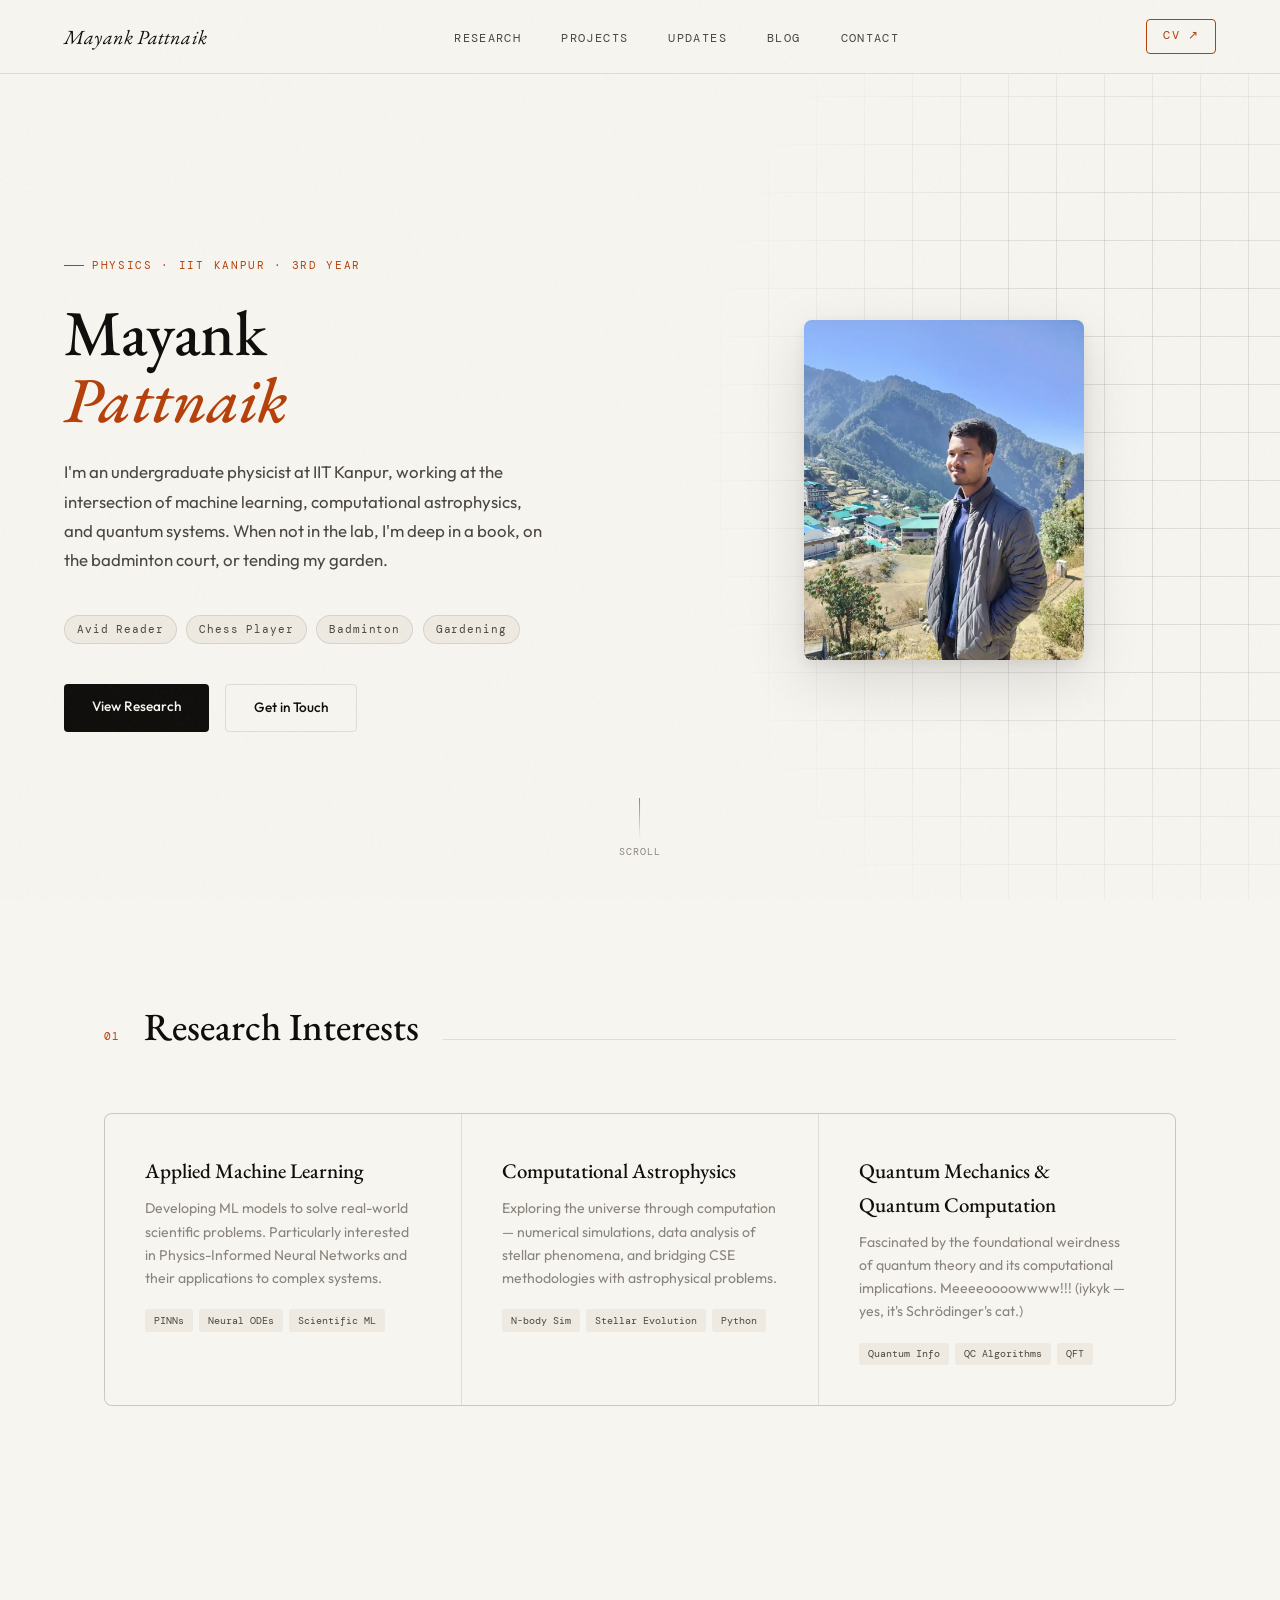
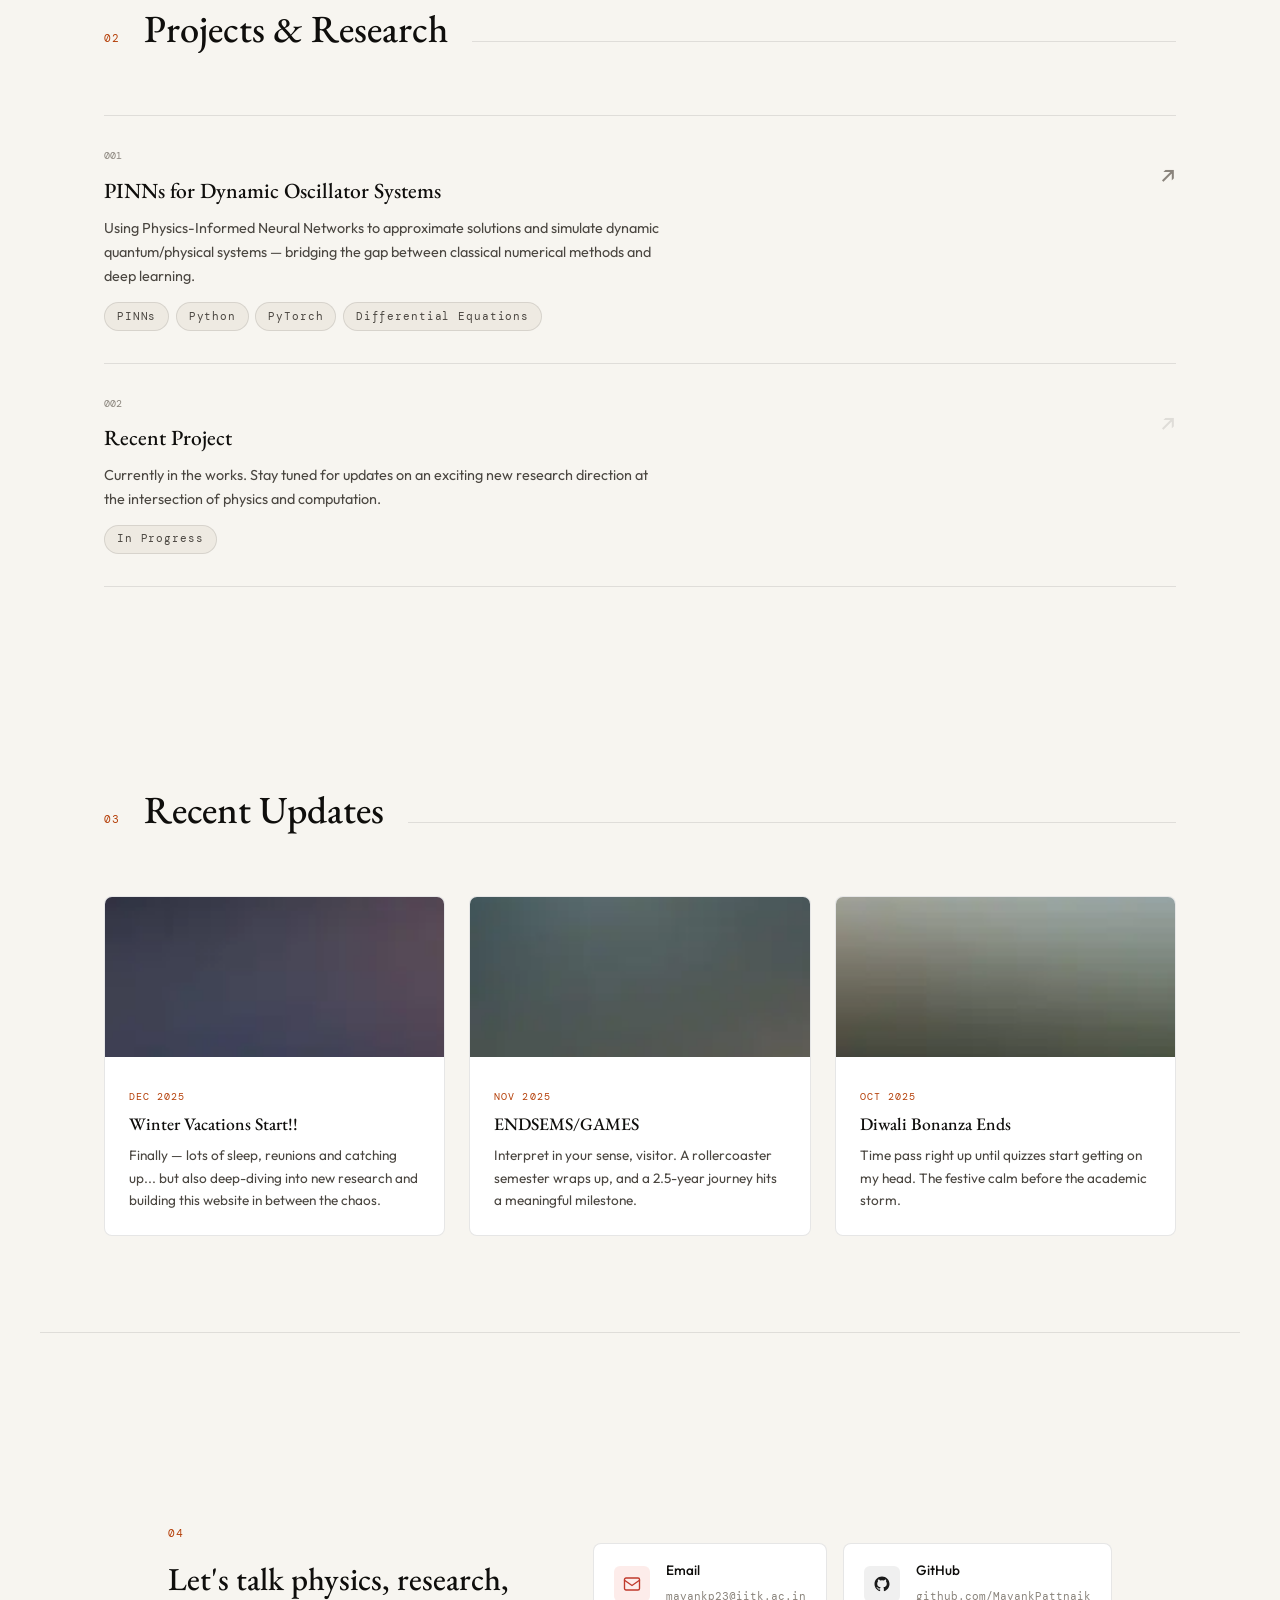
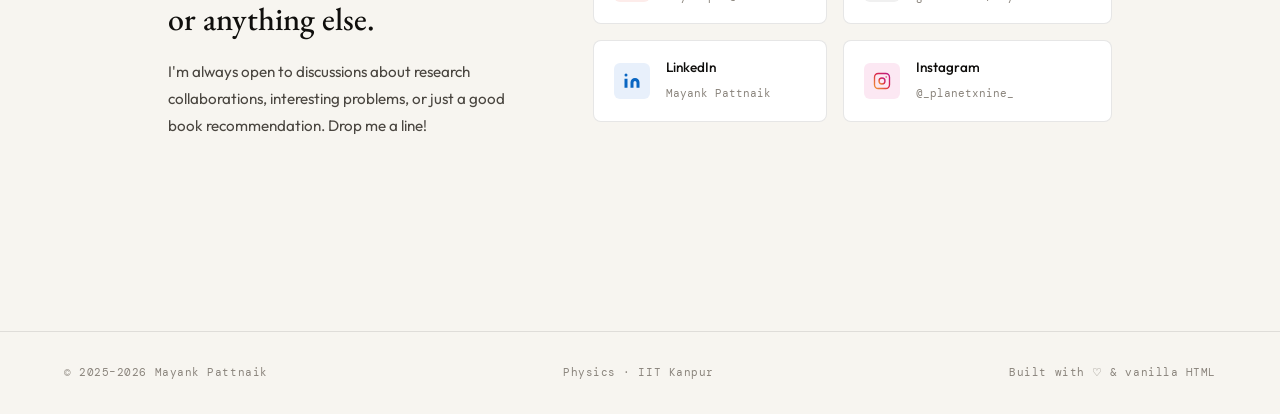
==== commit 500fb244: "Optimized images" ====
--- a/index.html
+++ b/index.html
@@ -817,7 +817,7 @@
 
     <div class="hero-card">
       <div class="hero-img-wrap">
-        <img src="images/pic01a.jpg" alt="Mayank Pattnaik" />
+        <img src="images/pic01a.webp" loading="lazy" alt="Mayank Pattnaik" />
       </div>
     </div>
 
@@ -915,7 +915,7 @@
     </div>
     <div class="updates-grid">
       <div class="update-card reveal">
-        <img src="images/pic04.jpg" alt="Winter Vacations" class="update-img" />
+        <img src="images/pic04.webp" loading="lazy" alt="Winter Vacations" class="update-img" />
         <div class="update-body">
           <div class="update-date">Dec 2025</div>
           <div class="update-title">Winter Vacations Start!!</div>
@@ -923,7 +923,7 @@
         </div>
       </div>
       <div class="update-card reveal">
-        <img src="images/pic05.jpg" alt="Endsems" class="update-img" />
+        <img src="images/pic05.webp" loading="lazy" alt="Endsems" class="update-img" />
         <div class="update-body">
           <div class="update-date">Nov 2025</div>
           <div class="update-title">ENDSEMS/GAMES</div>
@@ -931,7 +931,7 @@
         </div>
       </div>
       <div class="update-card reveal">
-        <img src="images/pic06.jpg" alt="Diwali" class="update-img" />
+        <img src="images/pic06.webp" loading="lazy" alt="Diwali" class="update-img" />
         <div class="update-body">
           <div class="update-date">Oct 2025</div>
           <div class="update-title">Diwali Bonanza Ends</div>
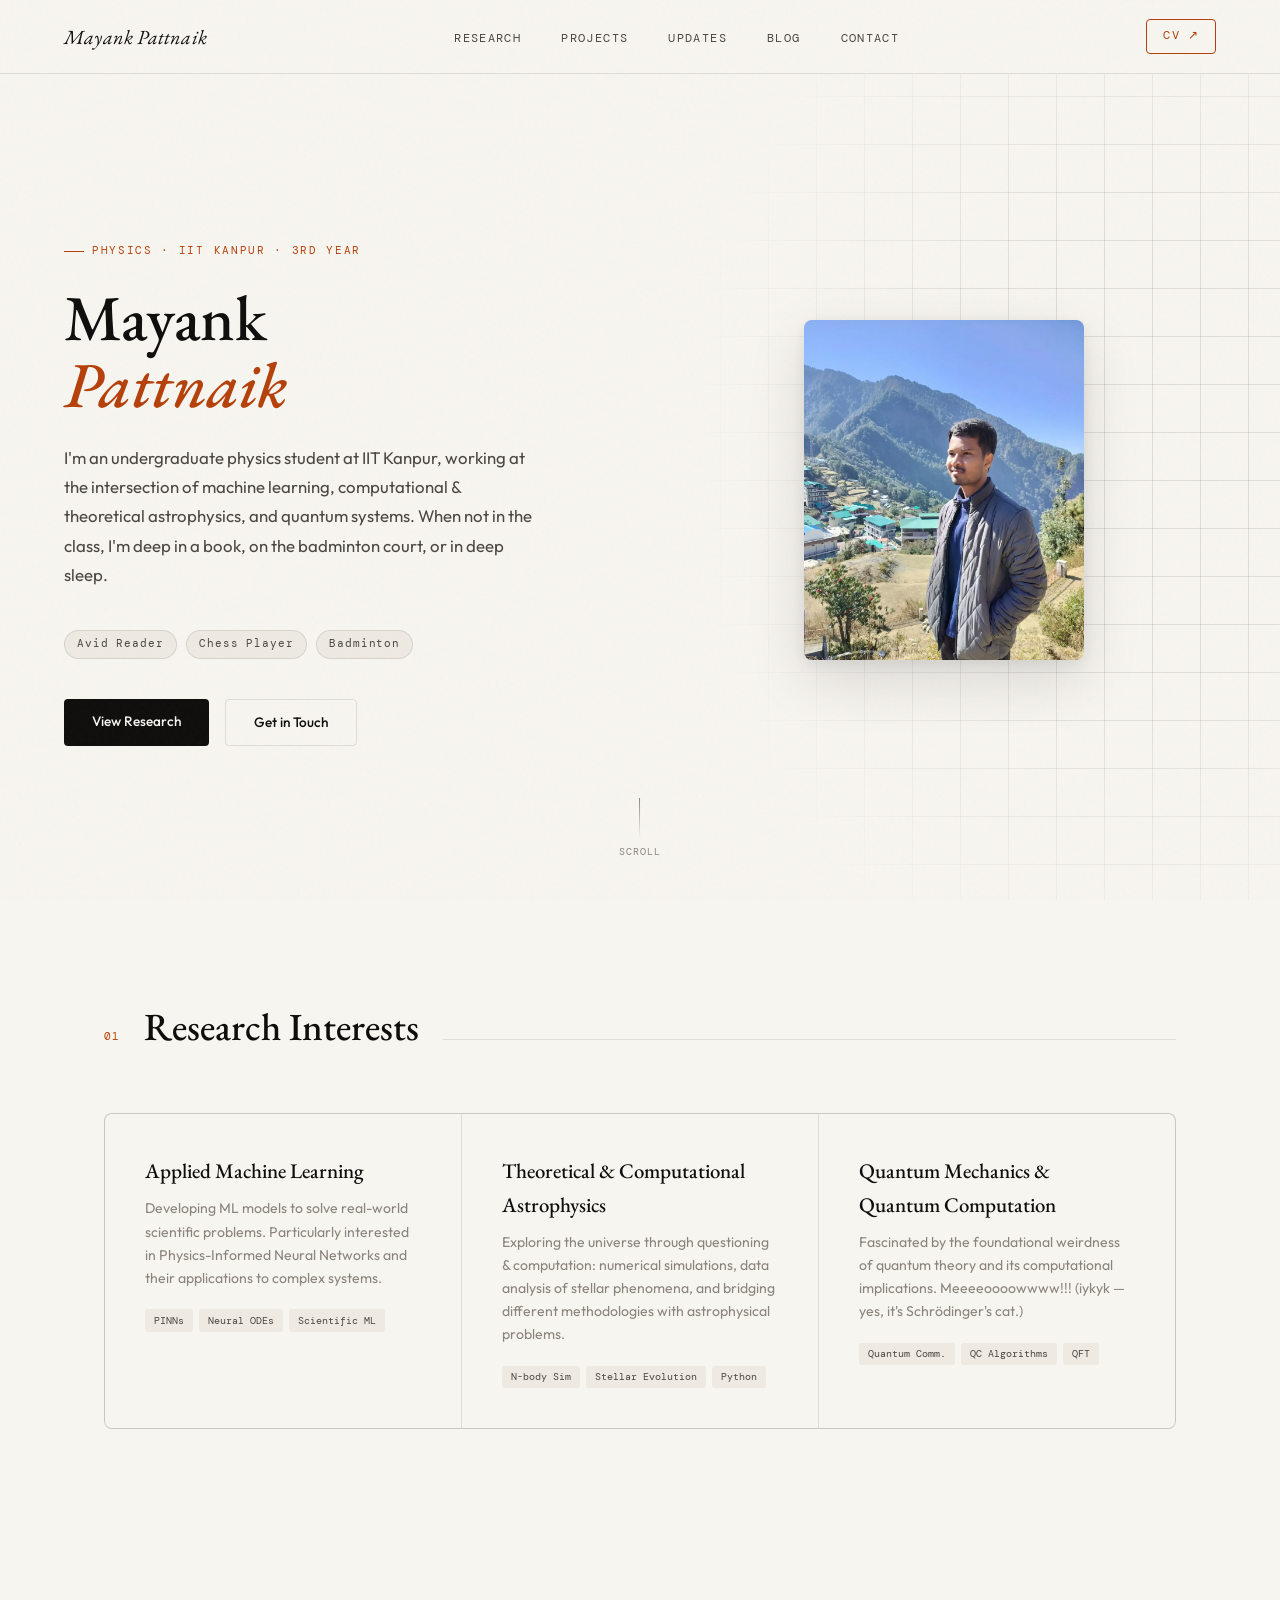
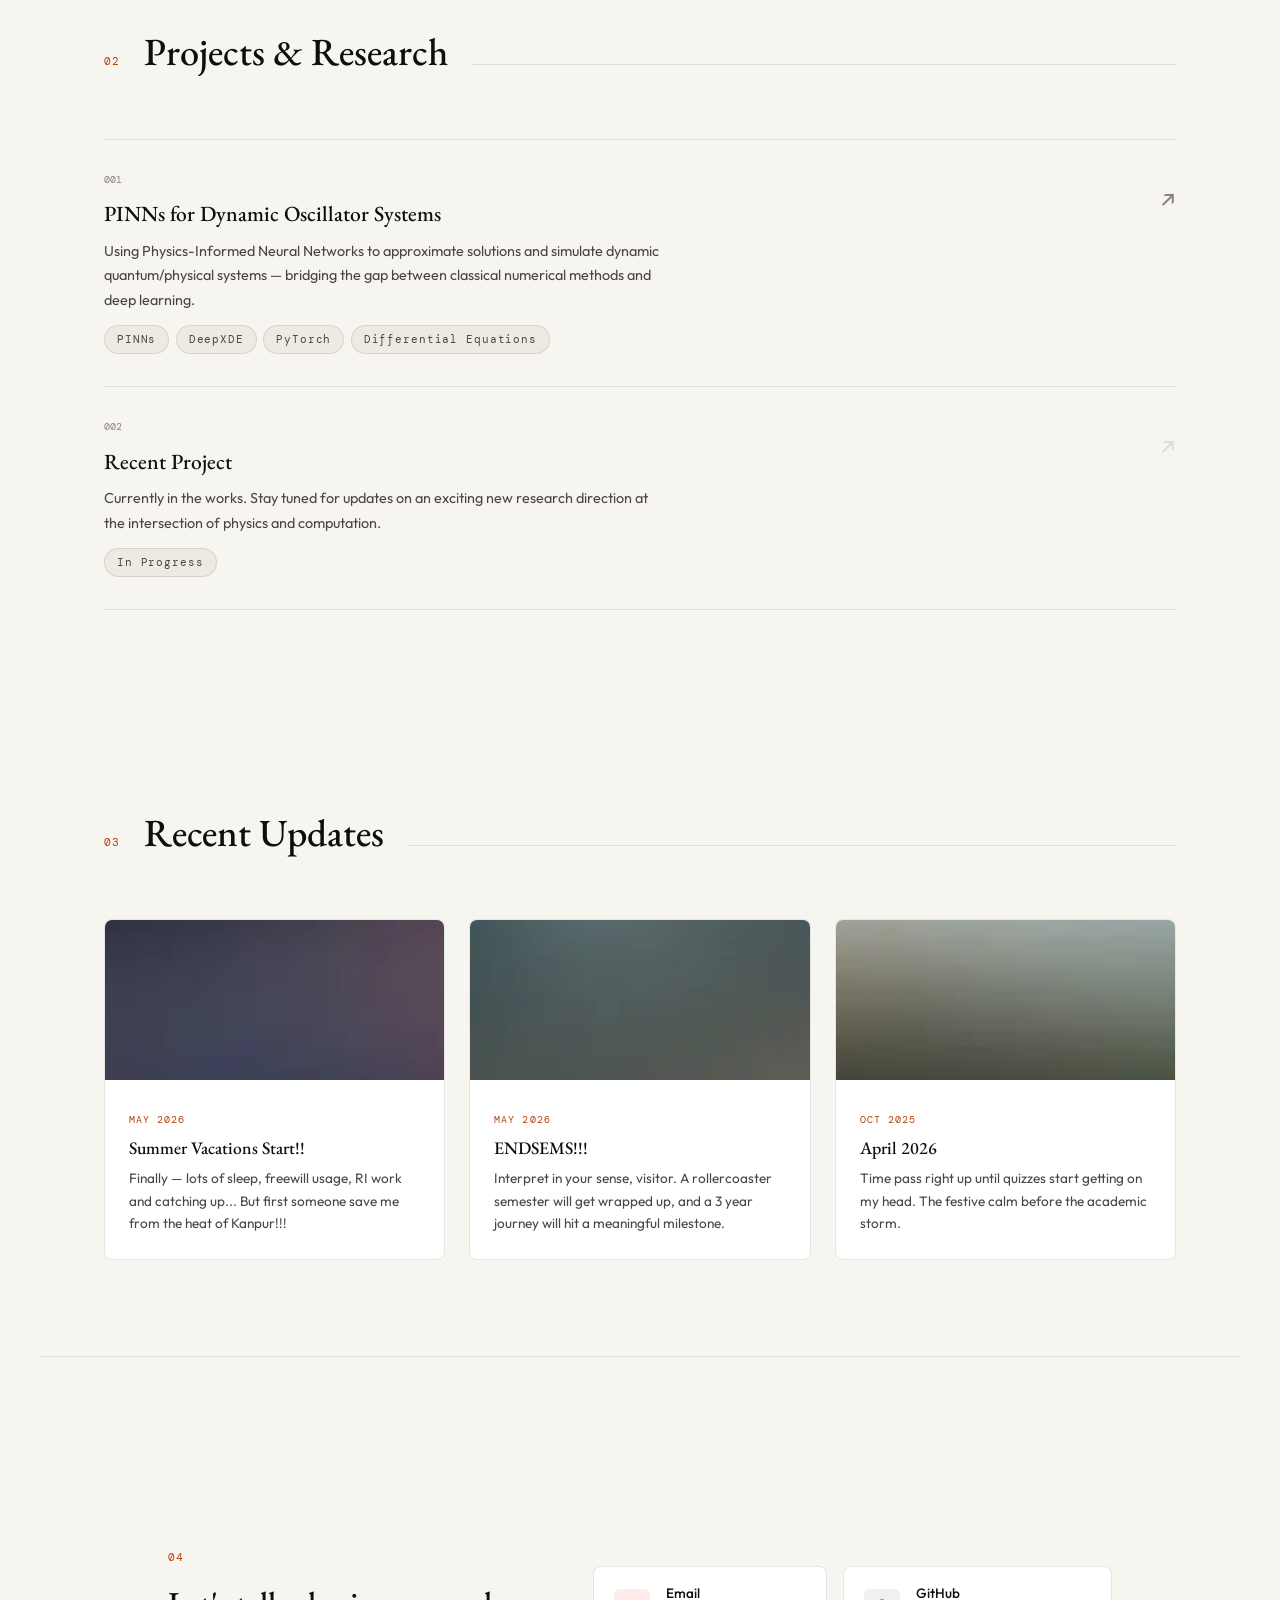
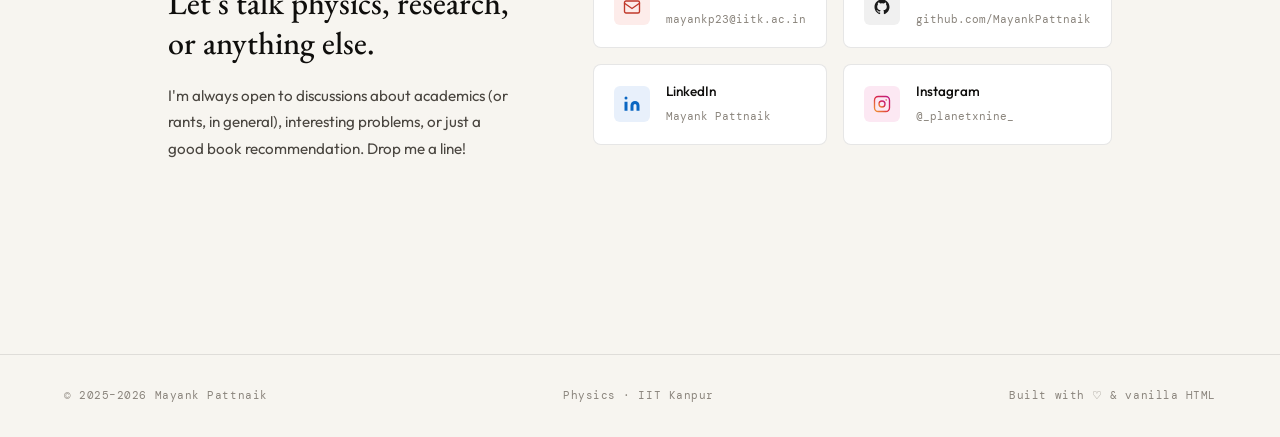
==== commit 660948b0: "Messages updated Co-authored-by: Copilot <copilot@github.com>" ====
--- a/index.html
+++ b/index.html
@@ -790,7 +790,7 @@
       <li><a href="blog.html">Blog</a></li>
       <li><a href="#contact">Contact</a></li>
     </ul>
-    <a href="https://drive.google.com/file/d/1lxhaxNELq7_NFgHO3gSdHbSl__xbtHhi/view?usp=sharing" target="_blank" class="nav-cv">CV ↗</a>
+    <a href="https://drive.google.com/file/d/1jyWUcQ40tqt299noUP0RsXJ7grqE1TIc/view?usp=sharing" target="_blank" class="nav-cv">CV ↗</a>
   </nav>
 
   <!-- ── Hero ────────────────────────────────────────────────────── -->
@@ -799,15 +799,15 @@
       <div class="hero-tag">Physics · IIT Kanpur · 3rd Year</div>
       <h1>Mayank<br /><em>Pattnaik</em></h1>
       <p class="hero-bio">
-        I'm an undergraduate physicist at IIT Kanpur, working at the intersection of
-        machine learning, computational astrophysics, and quantum systems. When not in the lab,
-        I'm deep in a book, on the badminton court, or tending my garden.
+        I'm an undergraduate physics student at IIT Kanpur, working at the intersection of
+        machine learning, computational & theoretical astrophysics, and quantum systems. When not in the class,
+        I'm deep in a book, on the badminton court, or in deep sleep.
       </p>
       <div class="hero-chips">
         <span class="chip">Avid Reader</span>
         <span class="chip">Chess Player</span>
         <span class="chip">Badminton</span>
-        <span class="chip">Gardening</span>
+        <!-- <span class="chip">Gardening</span> -->
       </div>
       <div class="hero-actions">
         <a href="#projects" class="btn-primary">View Research</a>
@@ -848,8 +848,8 @@
         </div>
         <div class="research-card">
           <!-- <span class="rc-icon">🌌</span> -->
-          <div class="rc-title">Computational Astrophysics</div>
-          <p class="rc-desc">Exploring the universe through computation — numerical simulations, data analysis of stellar phenomena, and bridging CSE methodologies with astrophysical problems.</p>
+          <div class="rc-title">Theoretical & Computational Astrophysics</div>
+          <p class="rc-desc">Exploring the universe through questioning & computation: numerical simulations, data analysis of stellar phenomena, and bridging different methodologies with astrophysical problems.</p>
           <div class="rc-tags">
             <span class="rc-tag">N-body Sim</span>
             <span class="rc-tag">Stellar Evolution</span>
@@ -861,7 +861,7 @@
           <div class="rc-title">Quantum Mechanics & Quantum Computation</div>
           <p class="rc-desc">Fascinated by the foundational weirdness of quantum theory and its computational implications. Meeeeoooowwww!!! (iykyk — yes, it's Schrödinger's cat.)</p>
           <div class="rc-tags">
-            <span class="rc-tag">Quantum Info</span>
+            <span class="rc-tag">Quantum Comm.</span>
             <span class="rc-tag">QC Algorithms</span>
             <span class="rc-tag">QFT</span>
           </div>
@@ -885,7 +885,7 @@
         <p class="proj-desc">Using Physics-Informed Neural Networks to approximate solutions and simulate dynamic quantum/physical systems — bridging the gap between classical numerical methods and deep learning.</p>
         <div class="proj-tech">
           <span class="chip">PINNs</span>
-          <span class="chip">Python</span>
+          <span class="chip">DeepXDE</span>
           <span class="chip">PyTorch</span>
           <span class="chip">Differential Equations</span>
         </div>
@@ -917,24 +917,24 @@
       <div class="update-card reveal">
         <img src="images/pic04.webp" loading="lazy" alt="Winter Vacations" class="update-img" />
         <div class="update-body">
-          <div class="update-date">Dec 2025</div>
-          <div class="update-title">Winter Vacations Start!!</div>
-          <p class="update-text">Finally — lots of sleep, reunions and catching up... but also deep-diving into new research and building this website in between the chaos.</p>
+          <div class="update-date">May 2026</div>
+          <div class="update-title">Summer Vacations Start!!</div>
+          <p class="update-text">Finally — lots of sleep, freewill usage, RI work and catching up... But first someone save me from the heat of Kanpur!!!</p>
         </div>
       </div>
       <div class="update-card reveal">
         <img src="images/pic05.webp" loading="lazy" alt="Endsems" class="update-img" />
         <div class="update-body">
-          <div class="update-date">Nov 2025</div>
-          <div class="update-title">ENDSEMS/GAMES</div>
-          <p class="update-text">Interpret in your sense, visitor. A rollercoaster semester wraps up, and a 2.5-year journey hits a meaningful milestone.</p>
+          <div class="update-date">May 2026</div>
+          <div class="update-title">ENDSEMS!!!</div>
+          <p class="update-text">Interpret in your sense, visitor. A rollercoaster semester will get wrapped up, and a 3 year journey will hit a meaningful milestone.</p>
         </div>
       </div>
       <div class="update-card reveal">
         <img src="images/pic06.webp" loading="lazy" alt="Diwali" class="update-img" />
         <div class="update-body">
           <div class="update-date">Oct 2025</div>
-          <div class="update-title">Diwali Bonanza Ends</div>
+          <div class="update-title">April 2026</div>
           <p class="update-text">Time pass right up until quizzes start getting on my head. The festive calm before the academic storm.</p>
         </div>
       </div>
@@ -947,7 +947,7 @@
       <div class="reveal">
         <div class="section-num" style="margin-bottom:1rem;">04</div>
         <p class="contact-intro">Let's talk physics, research, or anything else.</p>
-        <p class="contact-sub">I'm always open to discussions about research collaborations, interesting problems, or just a good book recommendation. Drop me a line!</p>
+        <p class="contact-sub">I'm always open to discussions about academics (or rants, in general), interesting problems, or just a good book recommendation. Drop me a line!</p>
       </div>
       <div class="reveal" style="display:grid;grid-template-columns:1fr 1fr;gap:1rem;">
         <a href="mailto:mayankp23@iitk.ac.in" class="contact-link">
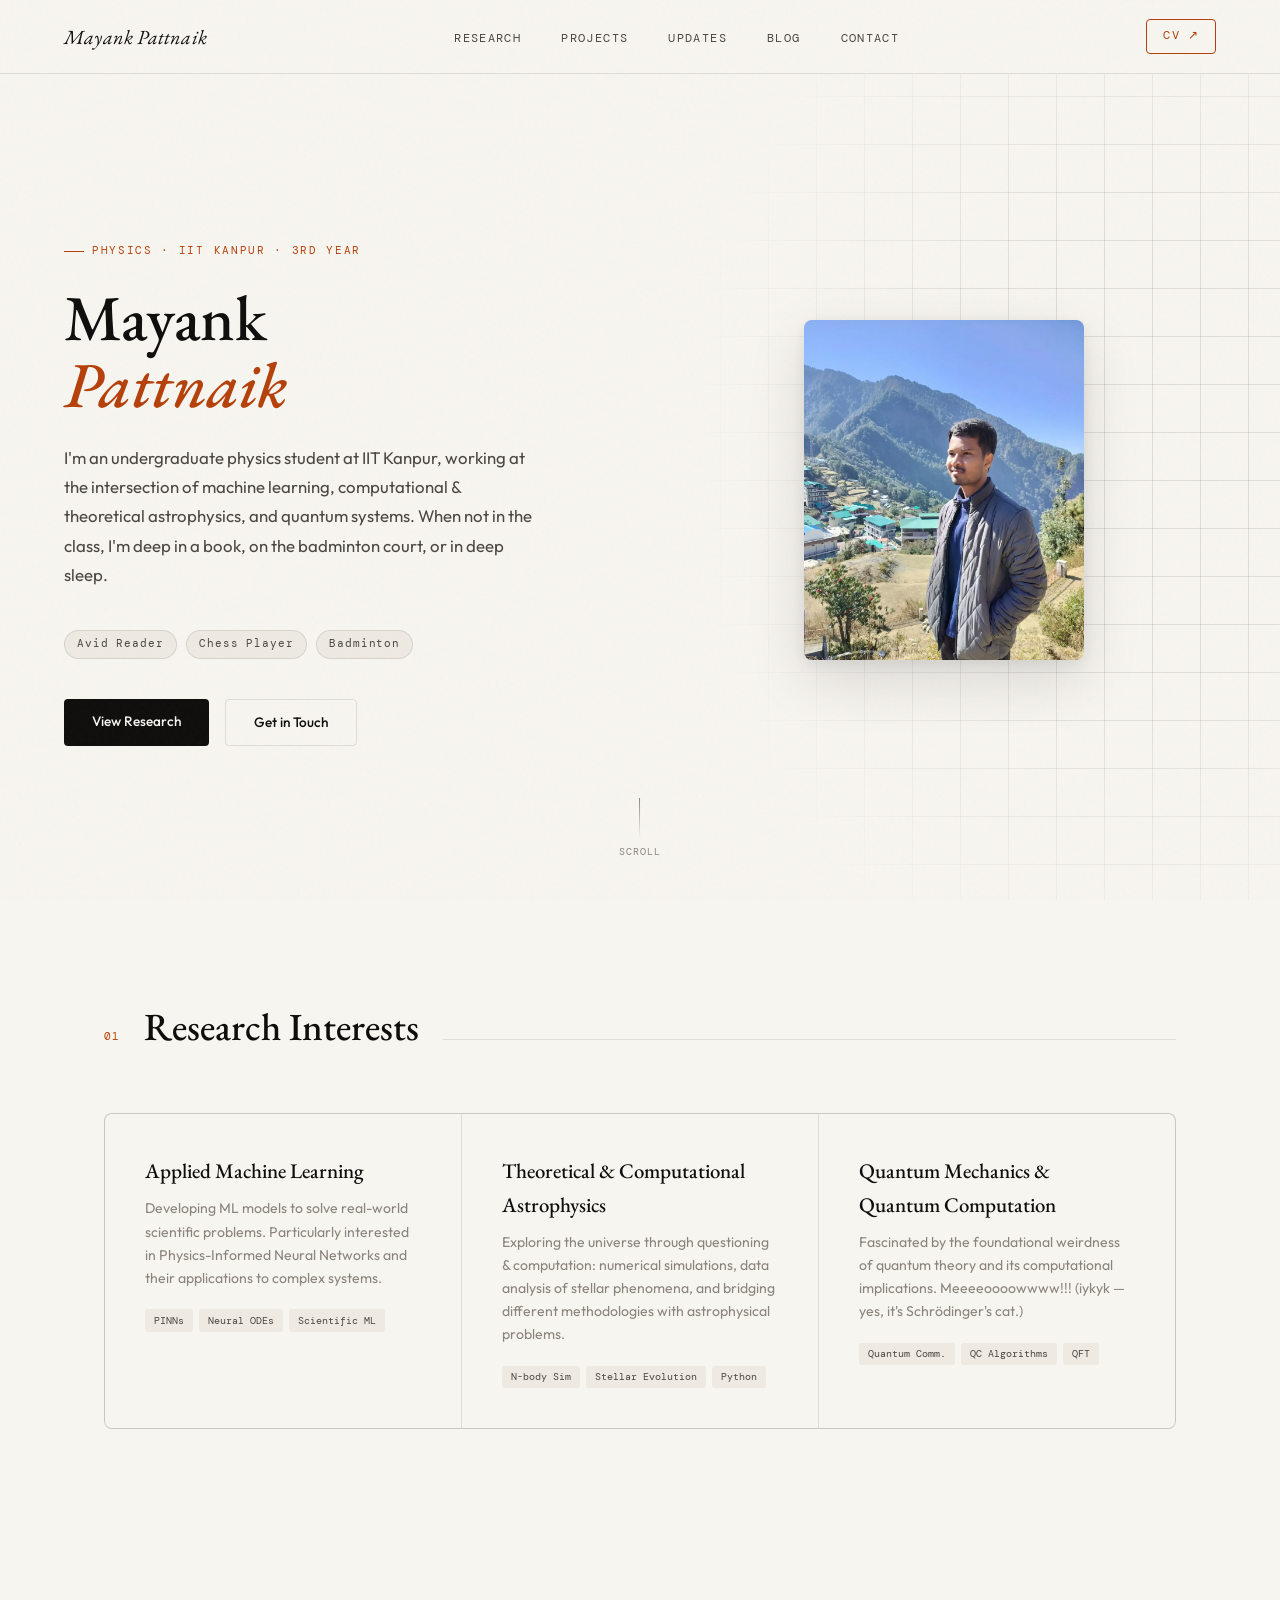
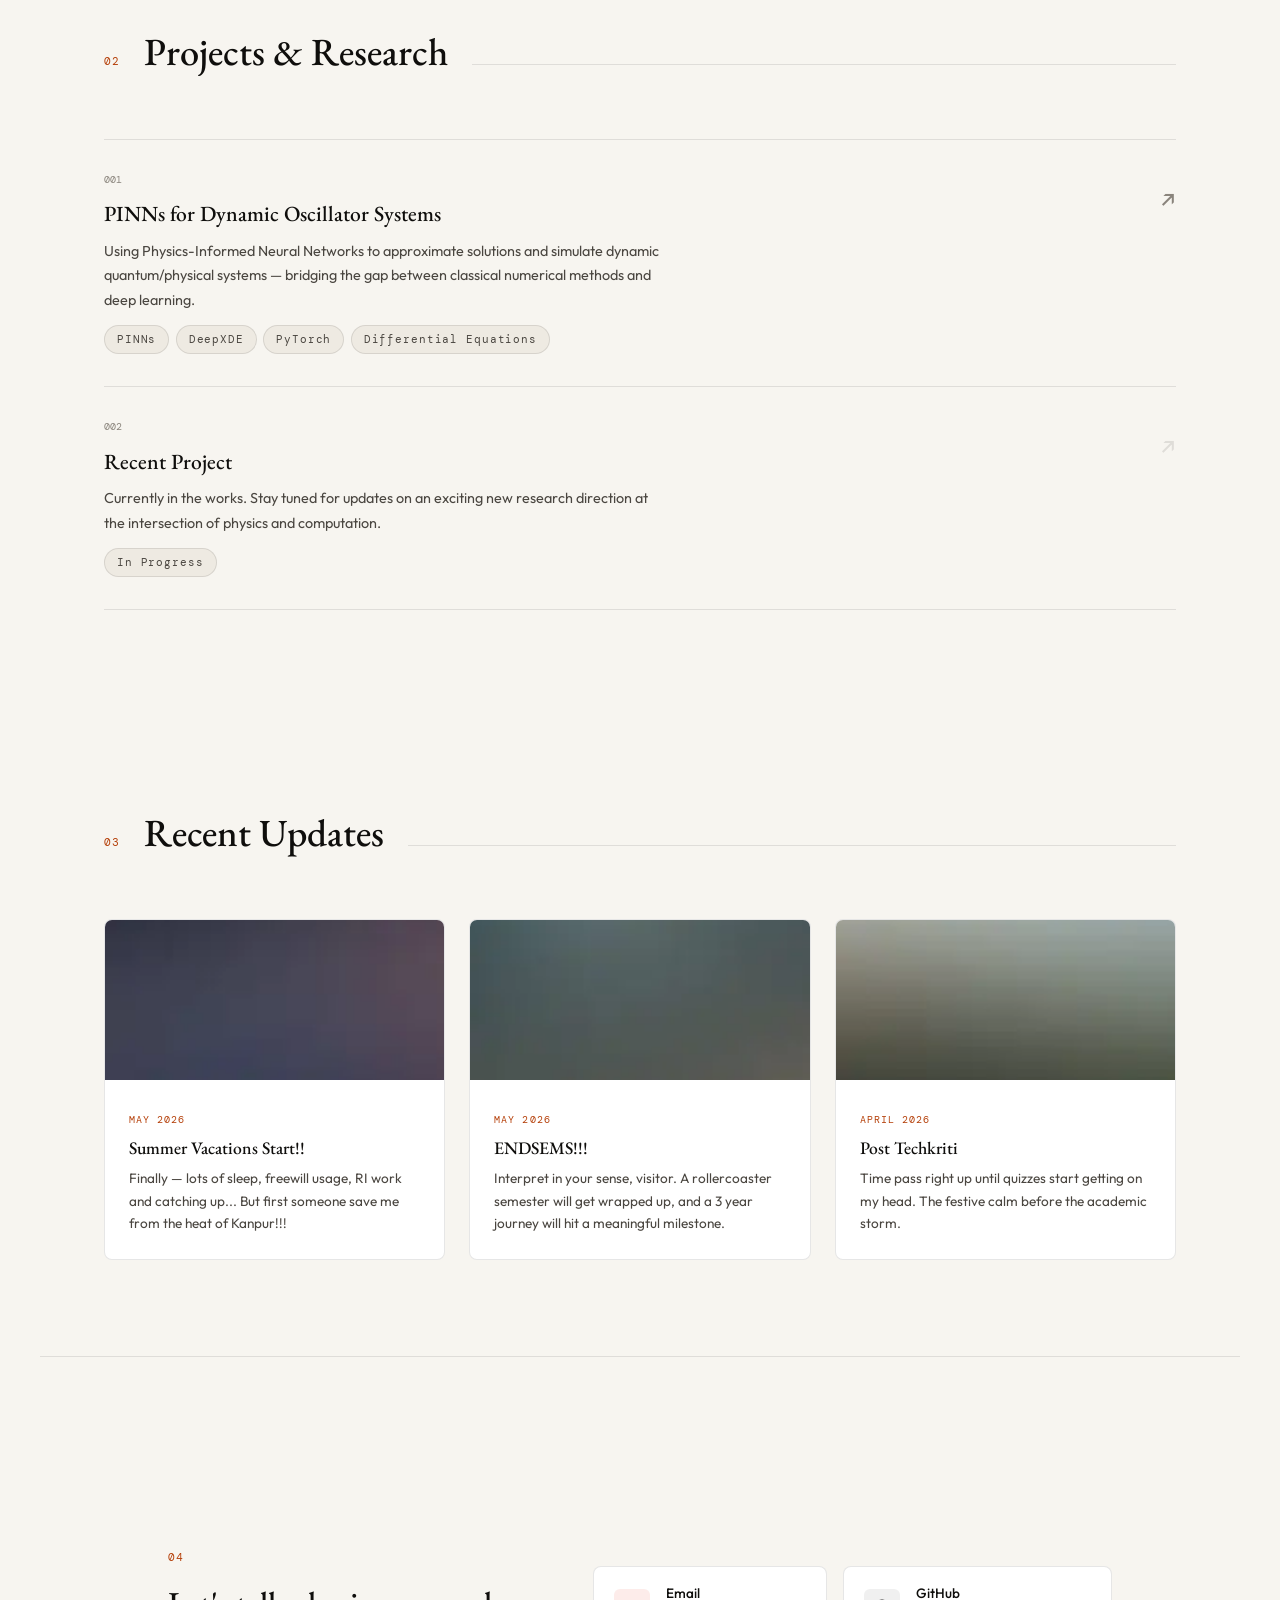
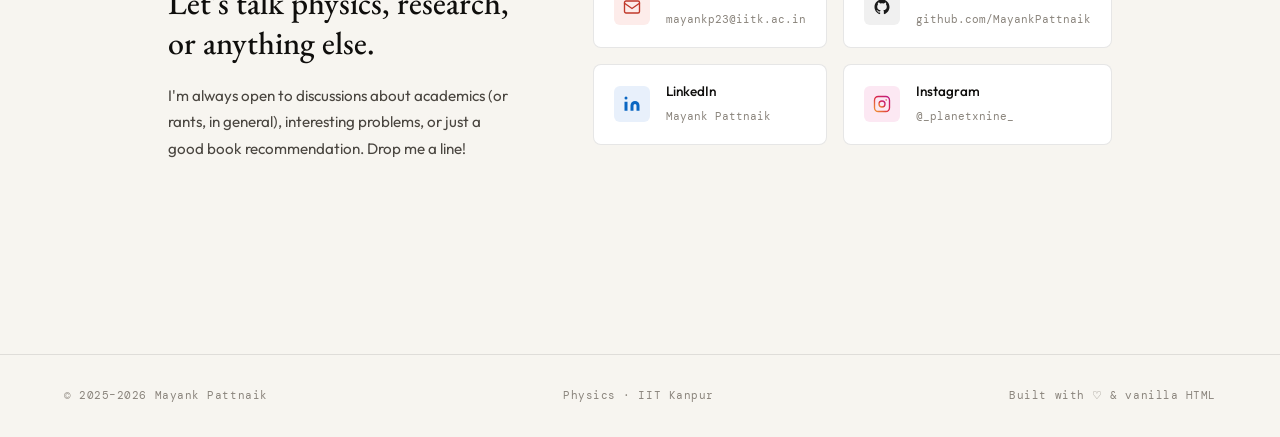
==== commit fae13917: "Updates Co-authored-by: Copilot <copilot@github.com>" ====
--- a/index.html
+++ b/index.html
@@ -933,8 +933,8 @@
       <div class="update-card reveal">
         <img src="images/pic06.webp" loading="lazy" alt="Diwali" class="update-img" />
         <div class="update-body">
-          <div class="update-date">Oct 2025</div>
-          <div class="update-title">April 2026</div>
+          <div class="update-date">April 2026</div>
+          <div class="update-title">Post Techkriti</div>
           <p class="update-text">Time pass right up until quizzes start getting on my head. The festive calm before the academic storm.</p>
         </div>
       </div>
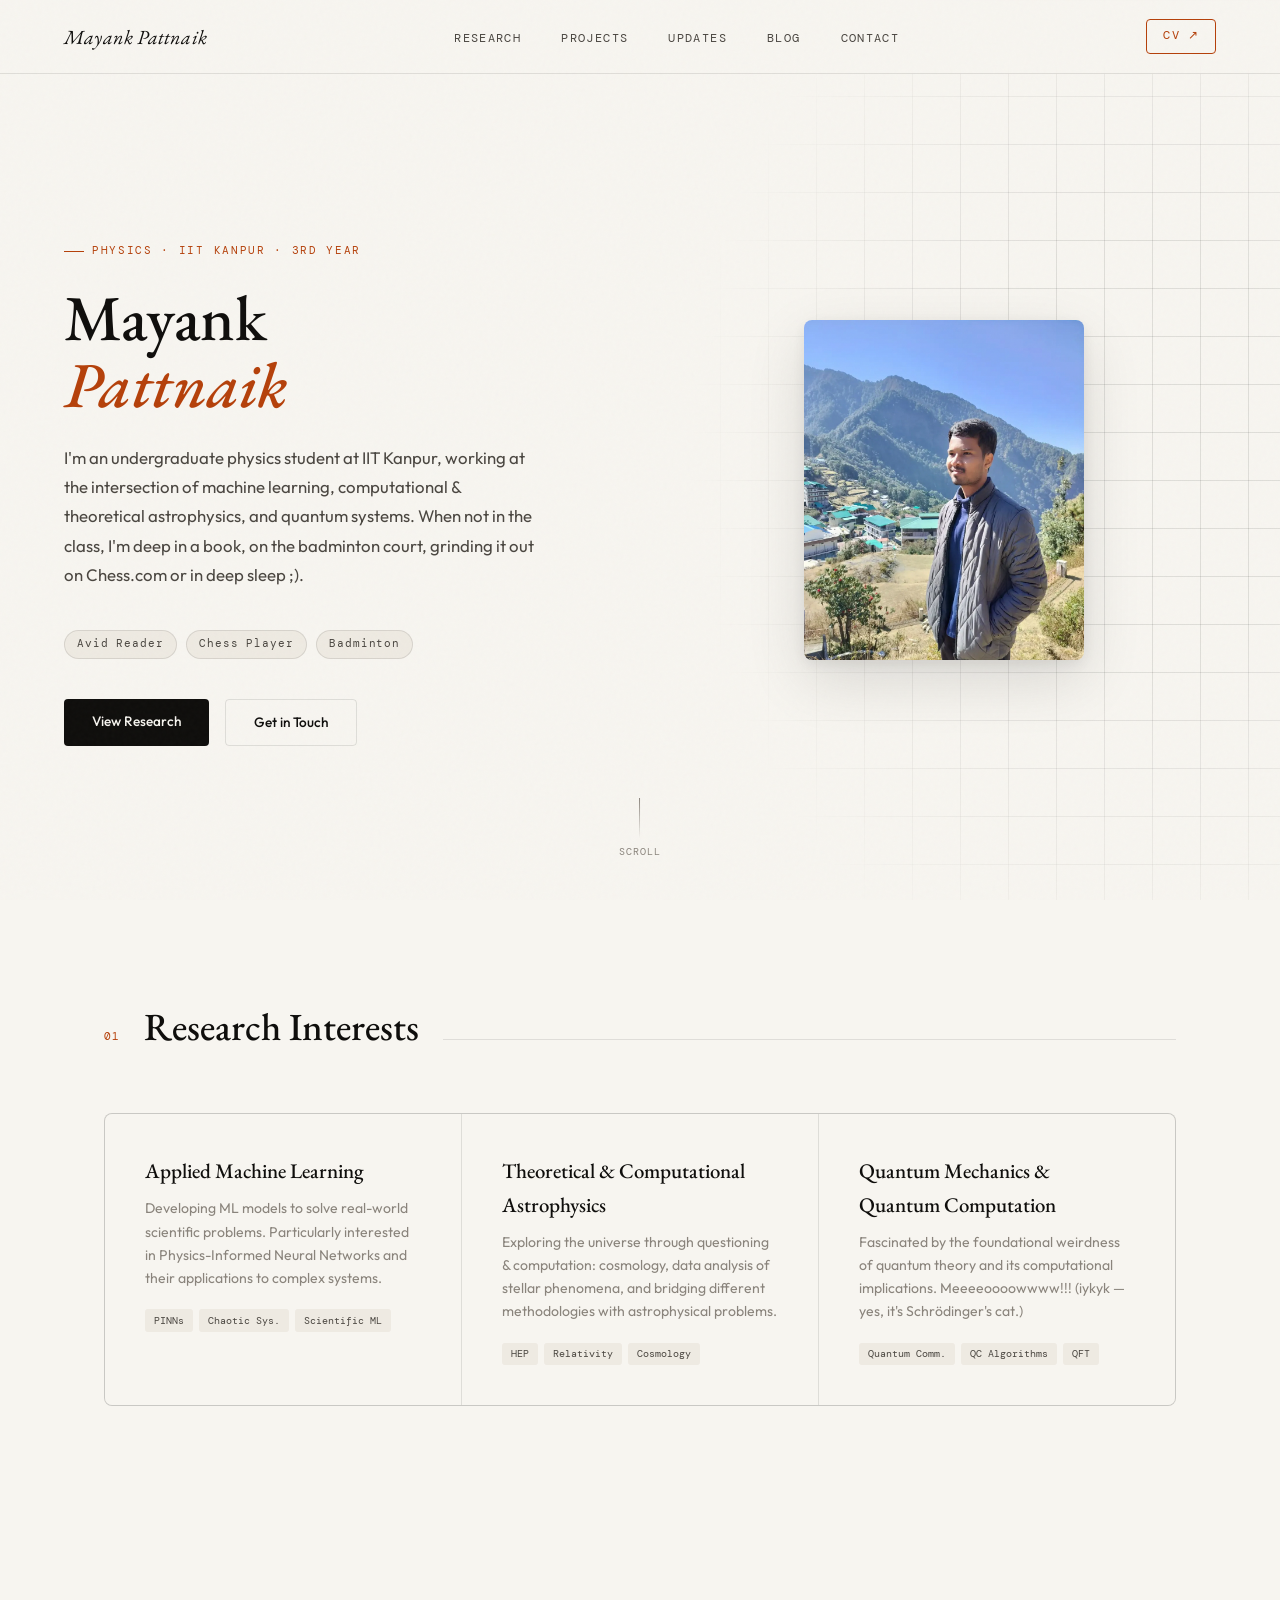
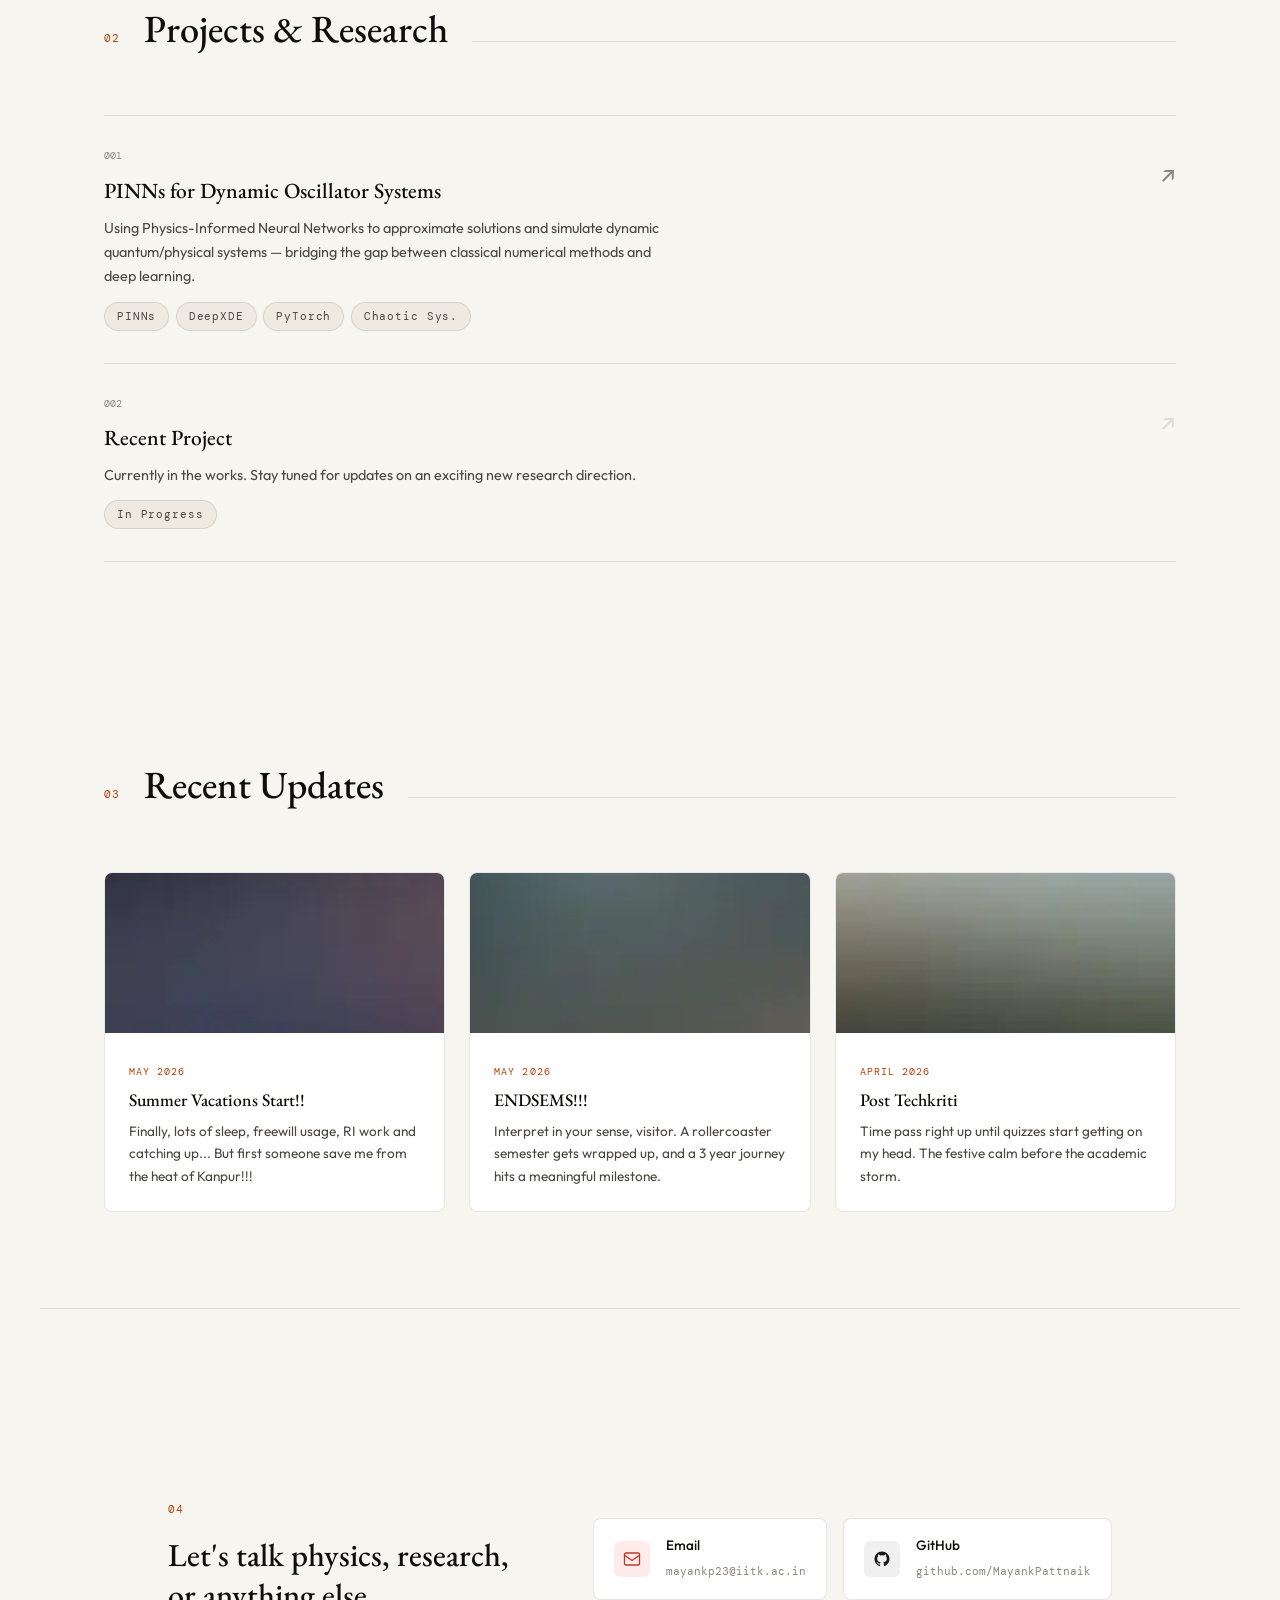
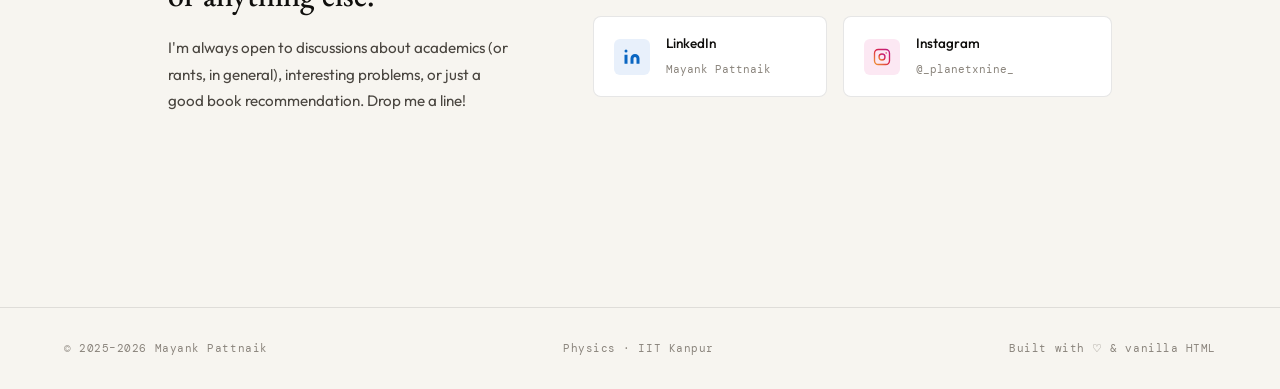
==== commit b8d61f40: "minor updts Co-authored-by: Copilot <copilot@github.com>" ====
--- a/index.html
+++ b/index.html
@@ -801,7 +801,7 @@
       <p class="hero-bio">
         I'm an undergraduate physics student at IIT Kanpur, working at the intersection of
         machine learning, computational & theoretical astrophysics, and quantum systems. When not in the class,
-        I'm deep in a book, on the badminton court, or in deep sleep.
+        I'm deep in a book, on the badminton court, grinding it out on Chess.com or in deep sleep ;).
       </p>
       <div class="hero-chips">
         <span class="chip">Avid Reader</span>
@@ -842,18 +842,18 @@
           <p class="rc-desc">Developing ML models to solve real-world scientific problems. Particularly interested in Physics-Informed Neural Networks and their applications to complex systems.</p>
           <div class="rc-tags">
             <span class="rc-tag">PINNs</span>
-            <span class="rc-tag">Neural ODEs</span>
+            <span class="rc-tag">Chaotic Sys.</span>
             <span class="rc-tag">Scientific ML</span>
           </div>
         </div>
         <div class="research-card">
           <!-- <span class="rc-icon">🌌</span> -->
           <div class="rc-title">Theoretical & Computational Astrophysics</div>
-          <p class="rc-desc">Exploring the universe through questioning & computation: numerical simulations, data analysis of stellar phenomena, and bridging different methodologies with astrophysical problems.</p>
+          <p class="rc-desc">Exploring the universe through questioning & computation: cosmology, data analysis of stellar phenomena, and bridging different methodologies with astrophysical problems.</p>
           <div class="rc-tags">
-            <span class="rc-tag">N-body Sim</span>
-            <span class="rc-tag">Stellar Evolution</span>
-            <span class="rc-tag">Python</span>
+            <span class="rc-tag">HEP</span>
+            <span class="rc-tag">Relativity</span>
+            <span class="rc-tag">Cosmology</span>
           </div>
         </div>
         <div class="research-card">
@@ -887,7 +887,7 @@
           <span class="chip">PINNs</span>
           <span class="chip">DeepXDE</span>
           <span class="chip">PyTorch</span>
-          <span class="chip">Differential Equations</span>
+          <span class="chip">Chaotic Sys.</span>
         </div>
       </div>
       <div class="proj-arrow">↗</div>
@@ -897,7 +897,7 @@
       <div>
         <div class="proj-num">002</div>
         <div class="proj-title">Recent Project</div>
-        <p class="proj-desc">Currently in the works. Stay tuned for updates on an exciting new research direction at the intersection of physics and computation.</p>
+        <p class="proj-desc">Currently in the works. Stay tuned for updates on an exciting new research direction.</p>
         <div class="proj-tech">
           <span class="chip">In Progress</span>
         </div>
@@ -919,7 +919,7 @@
         <div class="update-body">
           <div class="update-date">May 2026</div>
           <div class="update-title">Summer Vacations Start!!</div>
-          <p class="update-text">Finally — lots of sleep, freewill usage, RI work and catching up... But first someone save me from the heat of Kanpur!!!</p>
+          <p class="update-text">Finally, lots of sleep, freewill usage, RI work and catching up... But first someone save me from the heat of Kanpur!!!</p>
         </div>
       </div>
       <div class="update-card reveal">
@@ -927,7 +927,7 @@
         <div class="update-body">
           <div class="update-date">May 2026</div>
           <div class="update-title">ENDSEMS!!!</div>
-          <p class="update-text">Interpret in your sense, visitor. A rollercoaster semester will get wrapped up, and a 3 year journey will hit a meaningful milestone.</p>
+          <p class="update-text">Interpret in your sense, visitor. A rollercoaster semester gets wrapped up, and a 3 year journey hits a meaningful milestone.</p>
         </div>
       </div>
       <div class="update-card reveal">
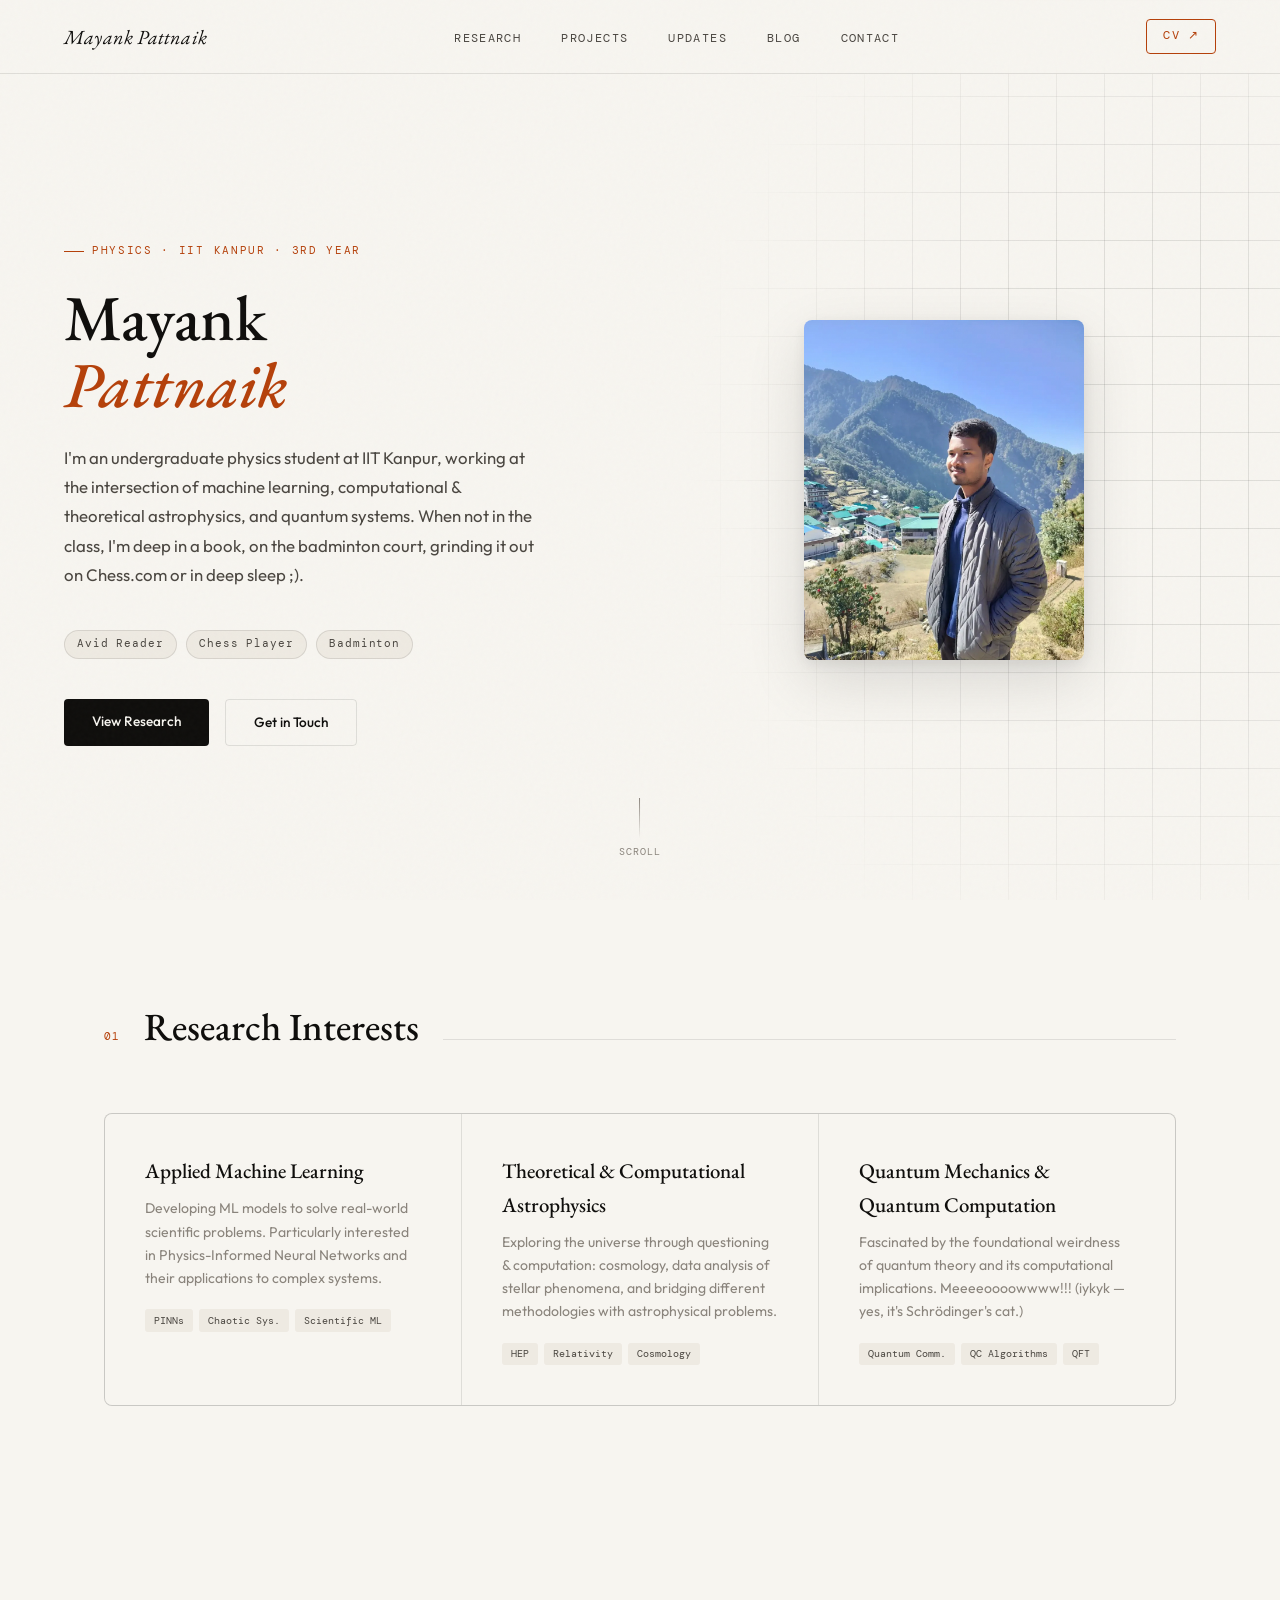
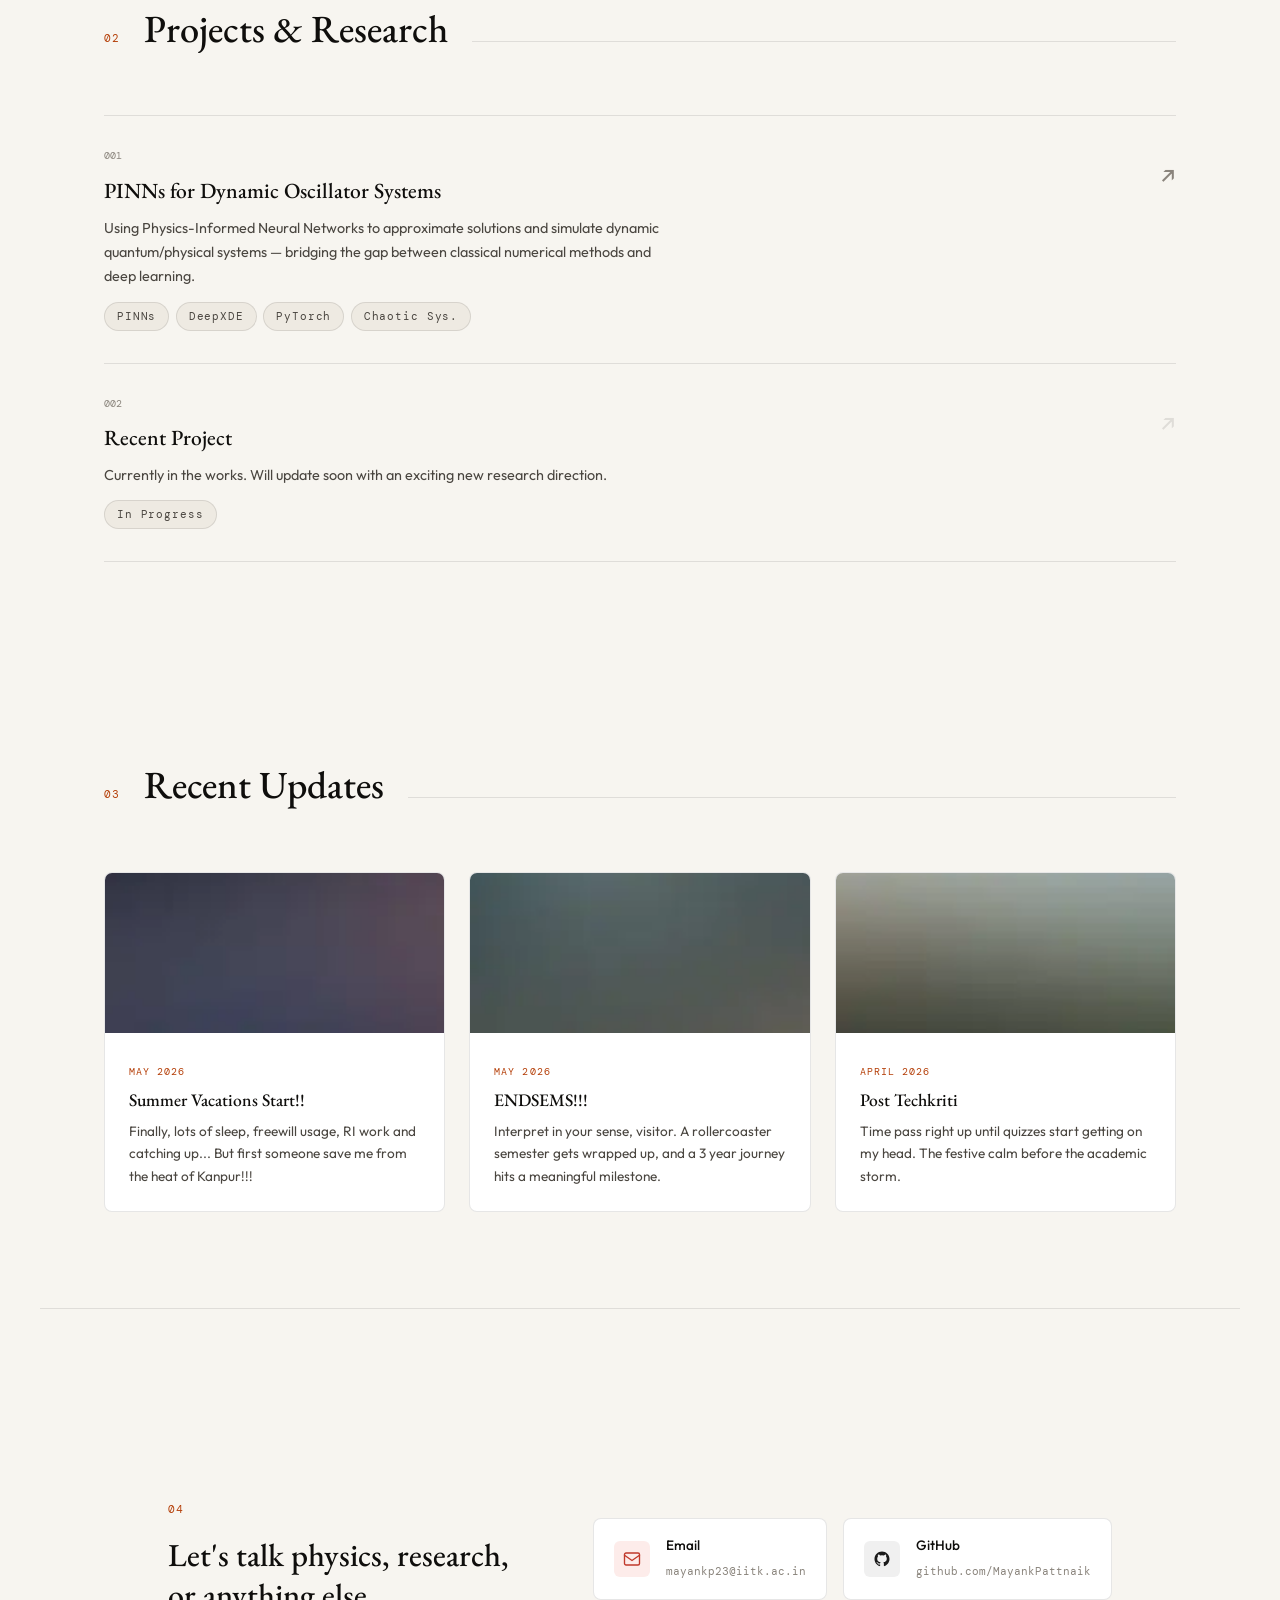
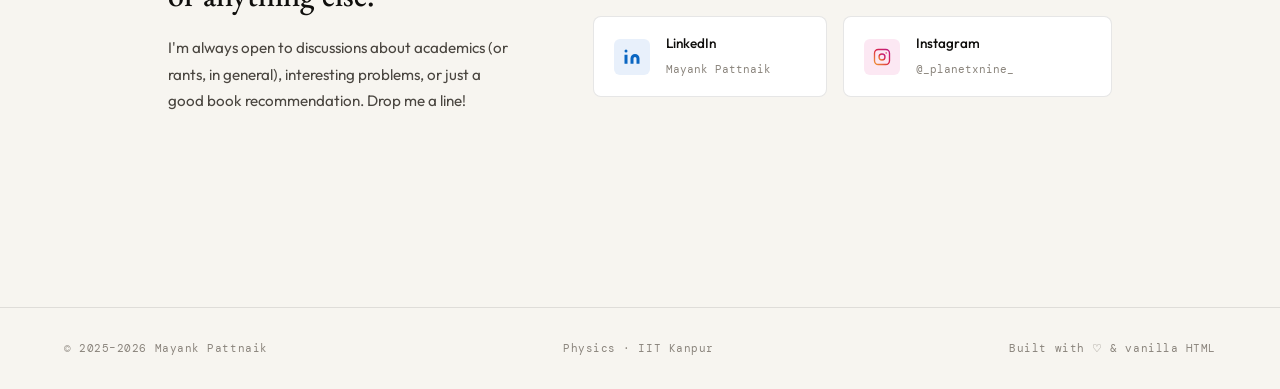
==== commit 186b2890: "minor updts 1 Co-authored-by: Copilot <copilot@github.com>" ====
--- a/index.html
+++ b/index.html
@@ -897,7 +897,7 @@
       <div>
         <div class="proj-num">002</div>
         <div class="proj-title">Recent Project</div>
-        <p class="proj-desc">Currently in the works. Stay tuned for updates on an exciting new research direction.</p>
+        <p class="proj-desc">Currently in the works. Will update soon with an exciting new research direction.</p>
         <div class="proj-tech">
           <span class="chip">In Progress</span>
         </div>
